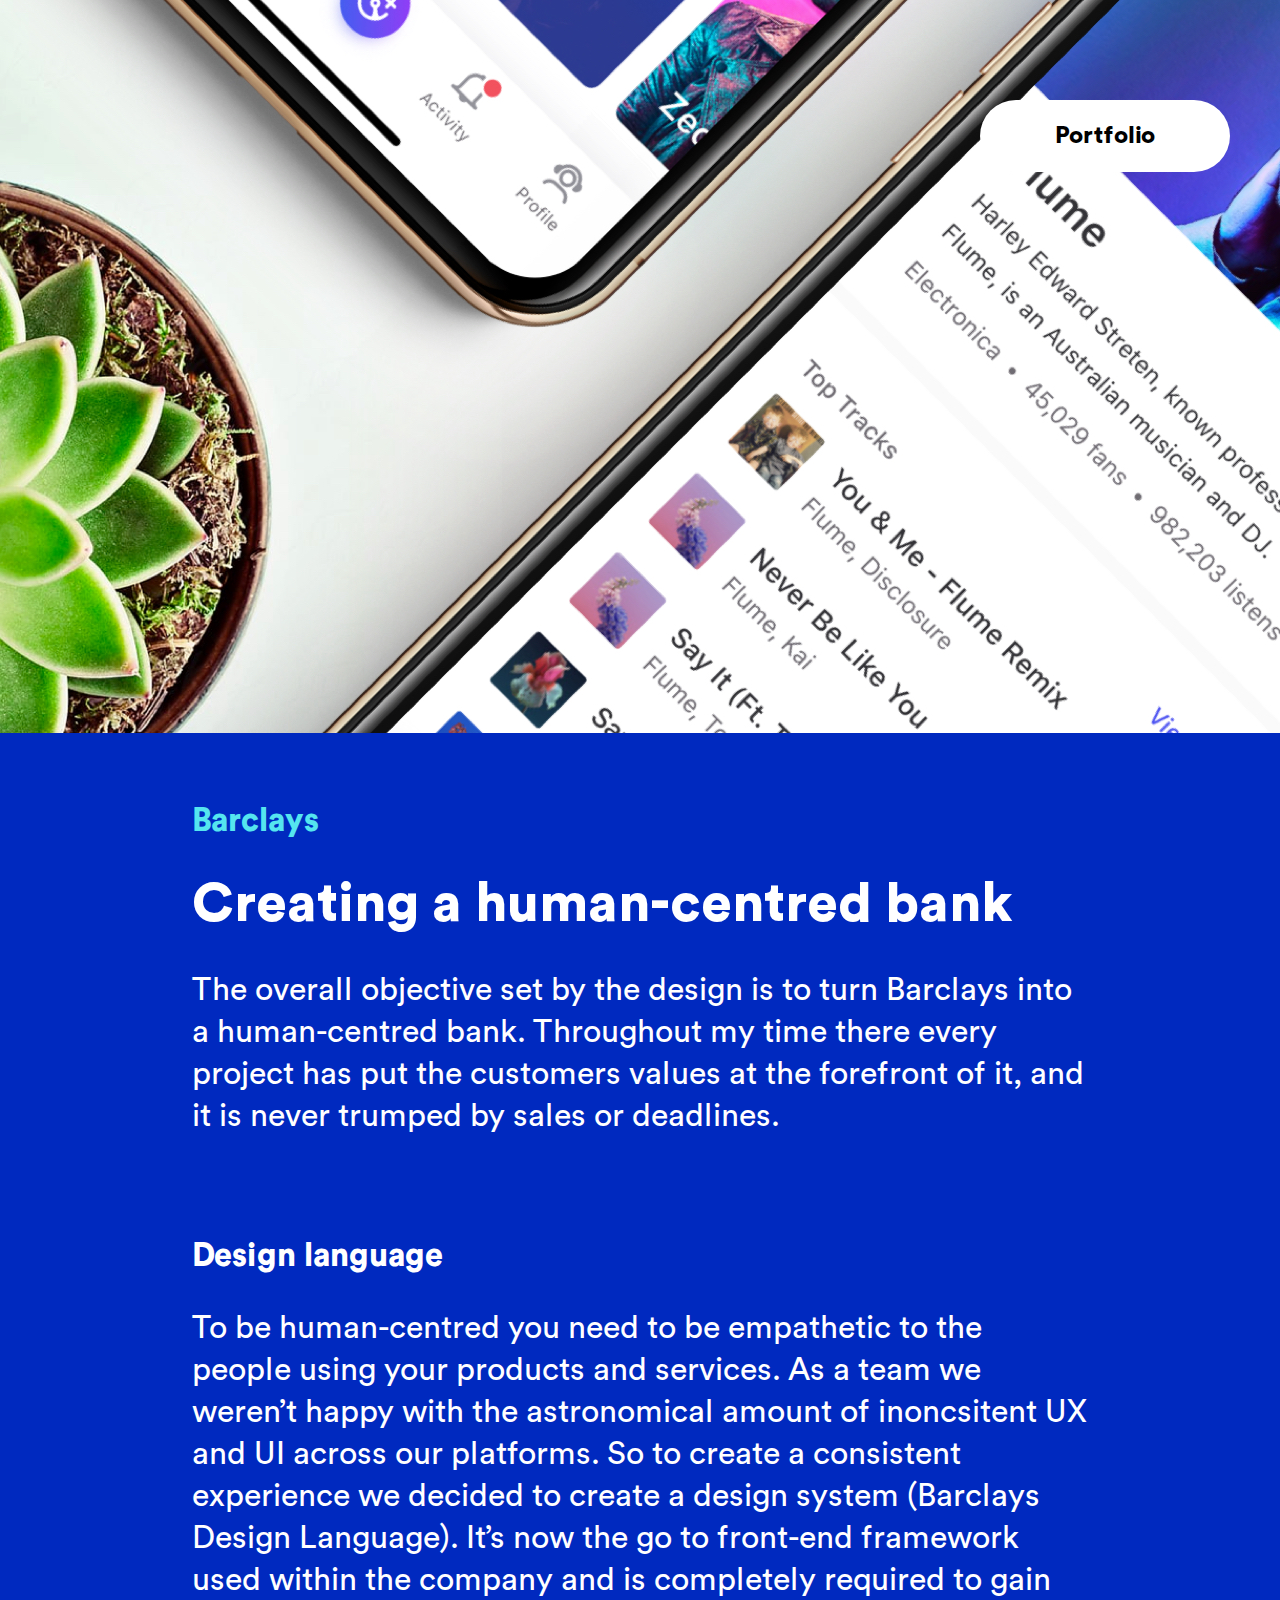
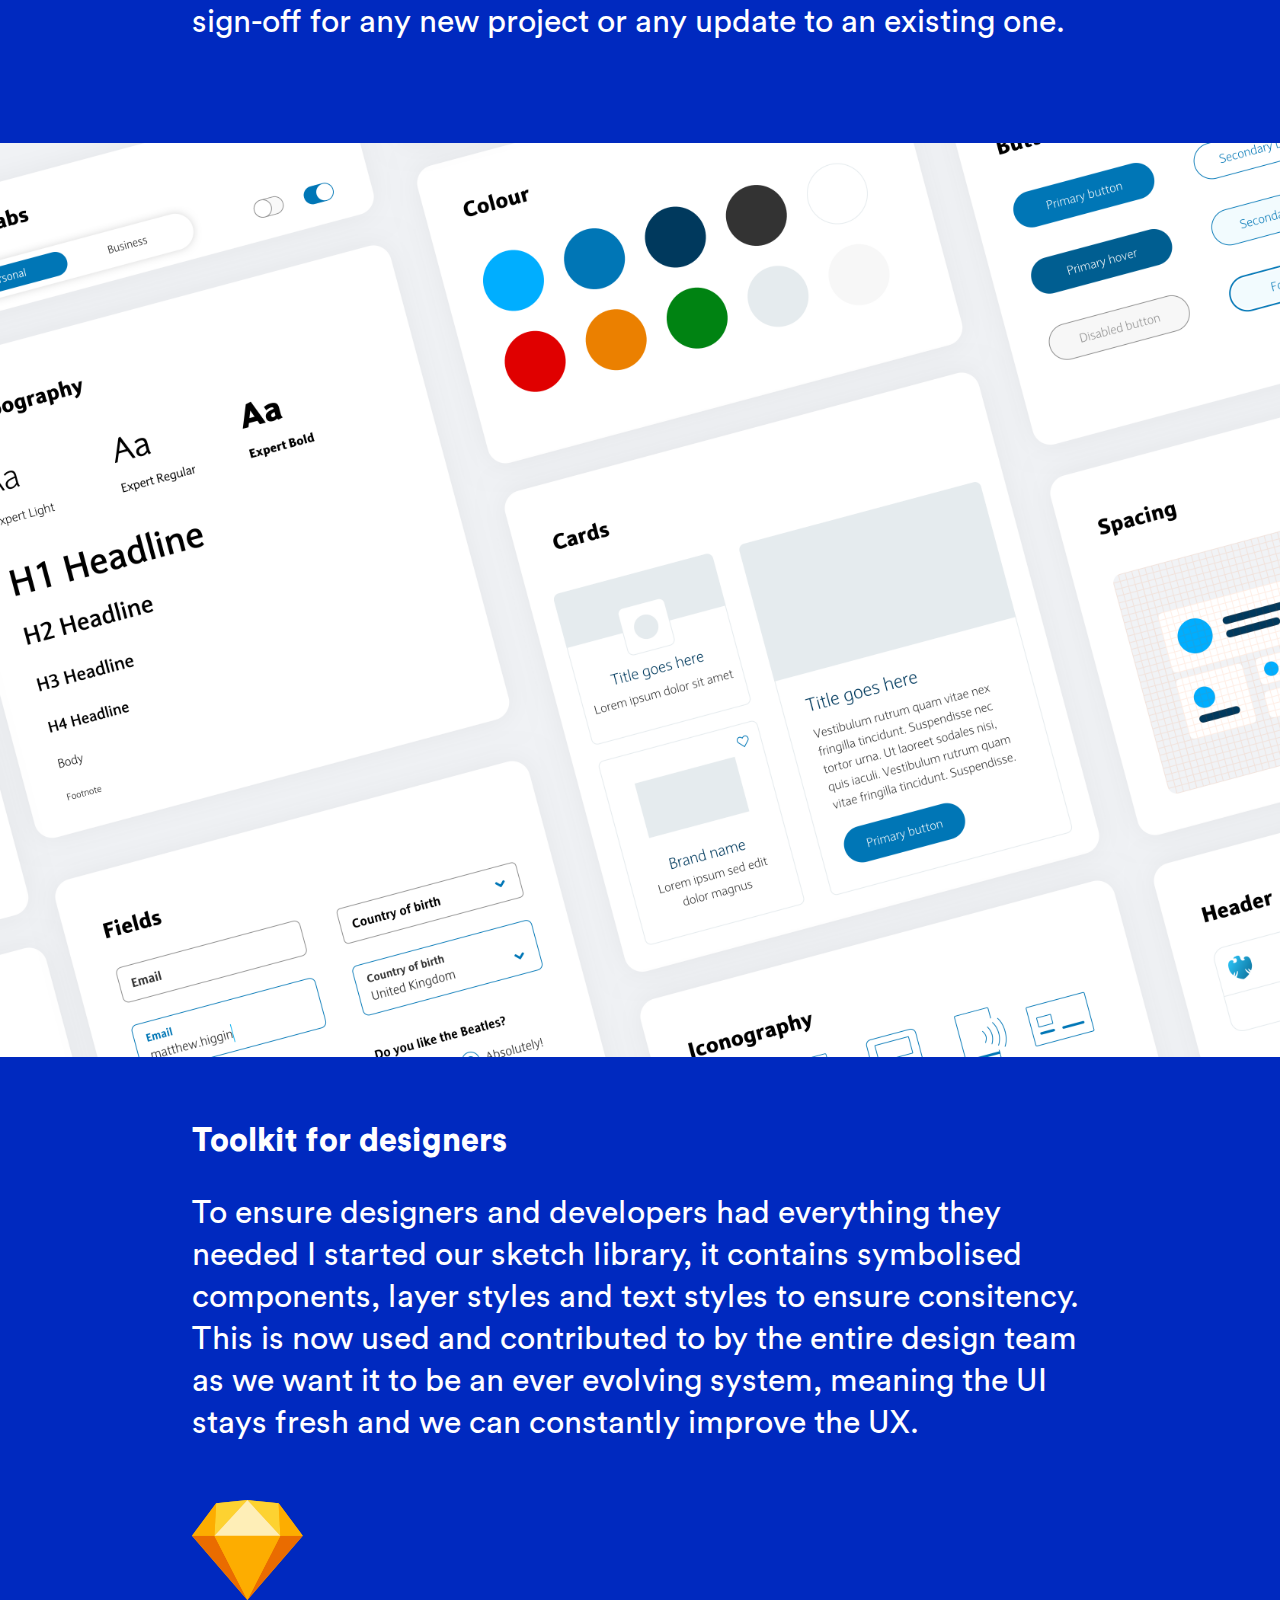
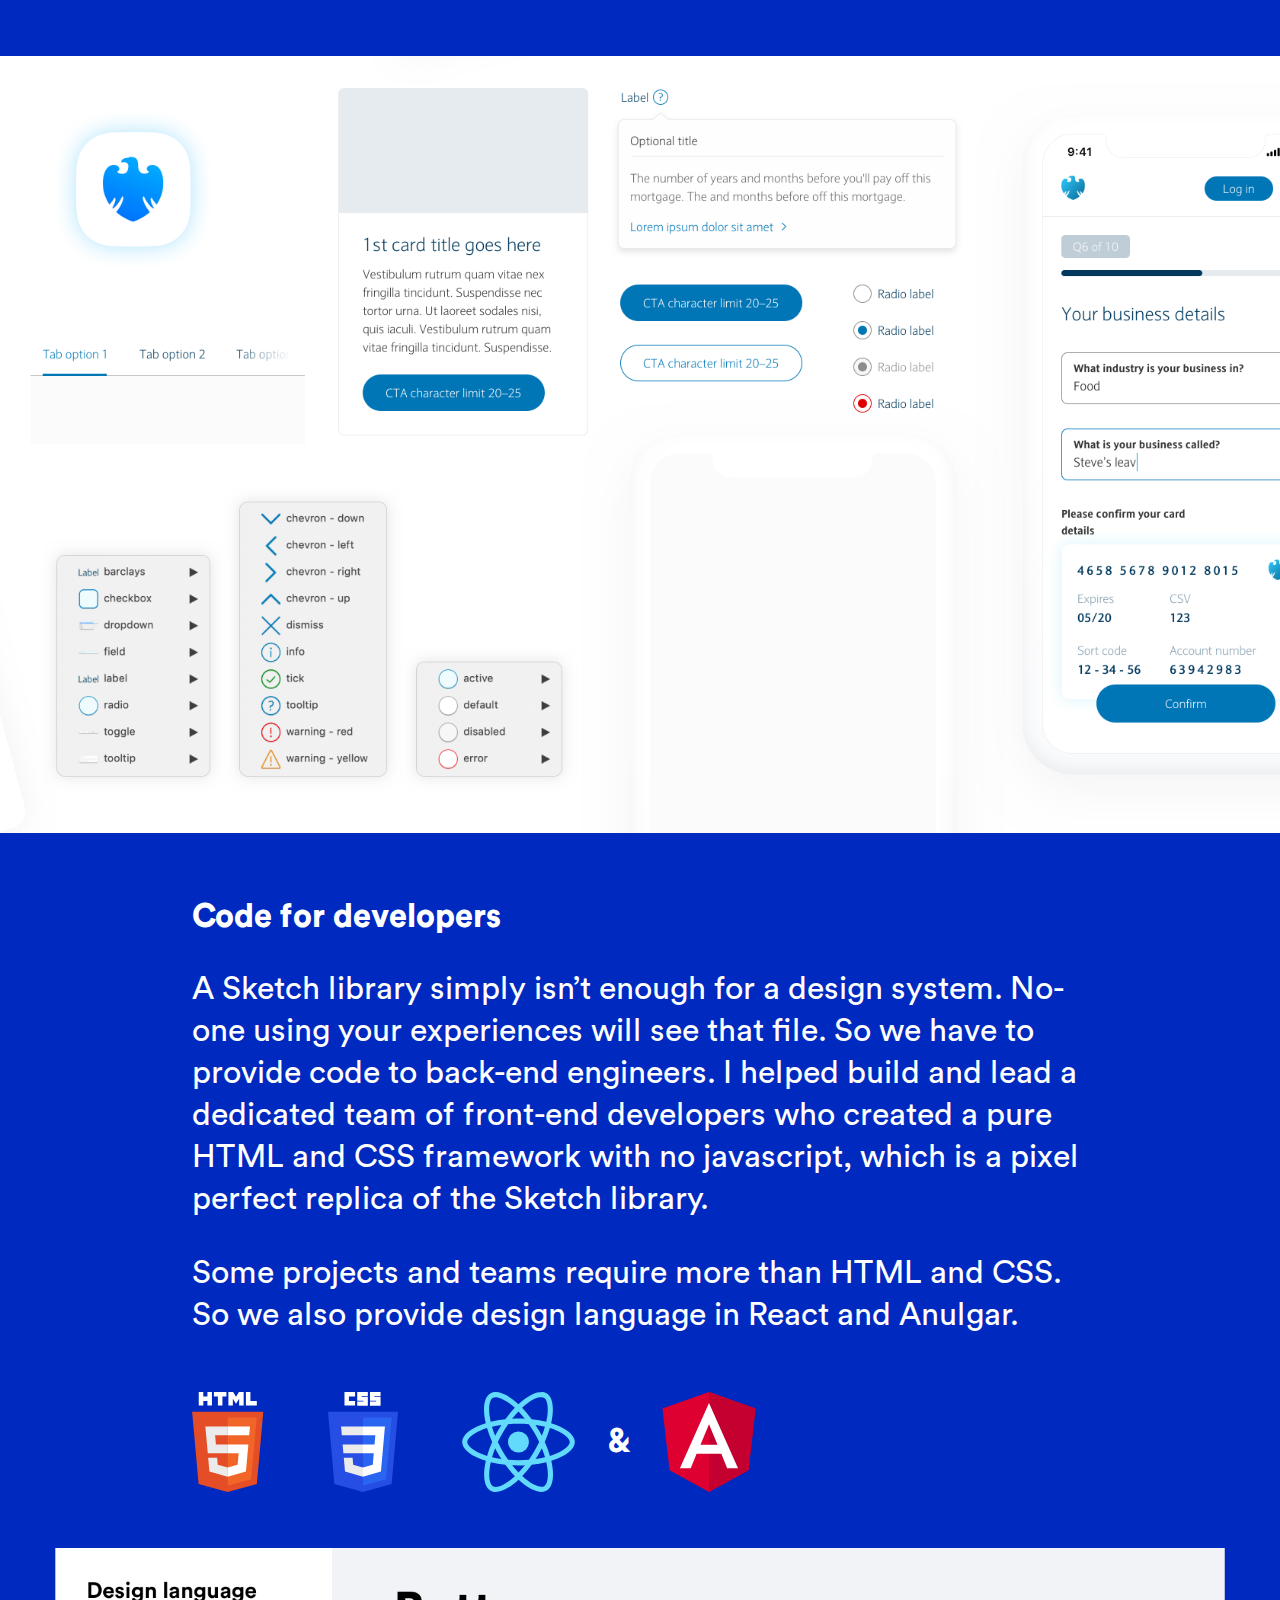
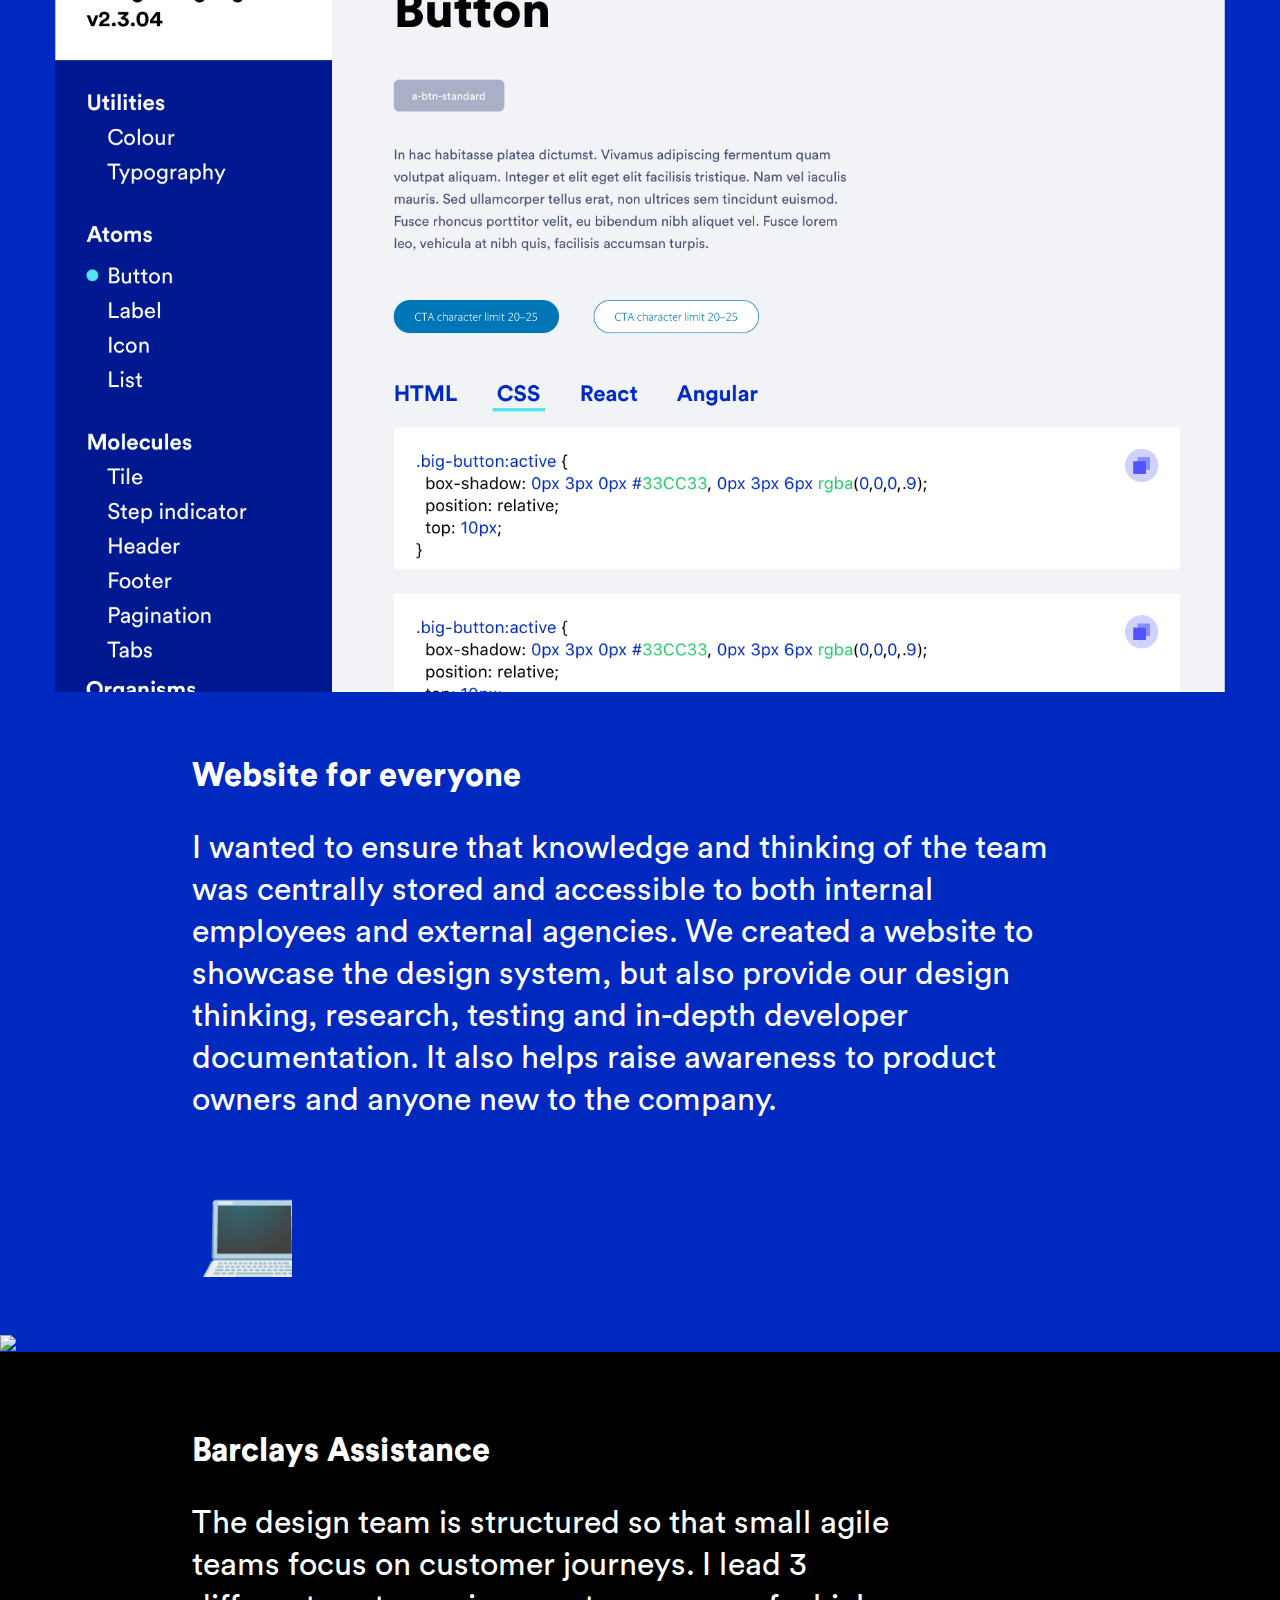
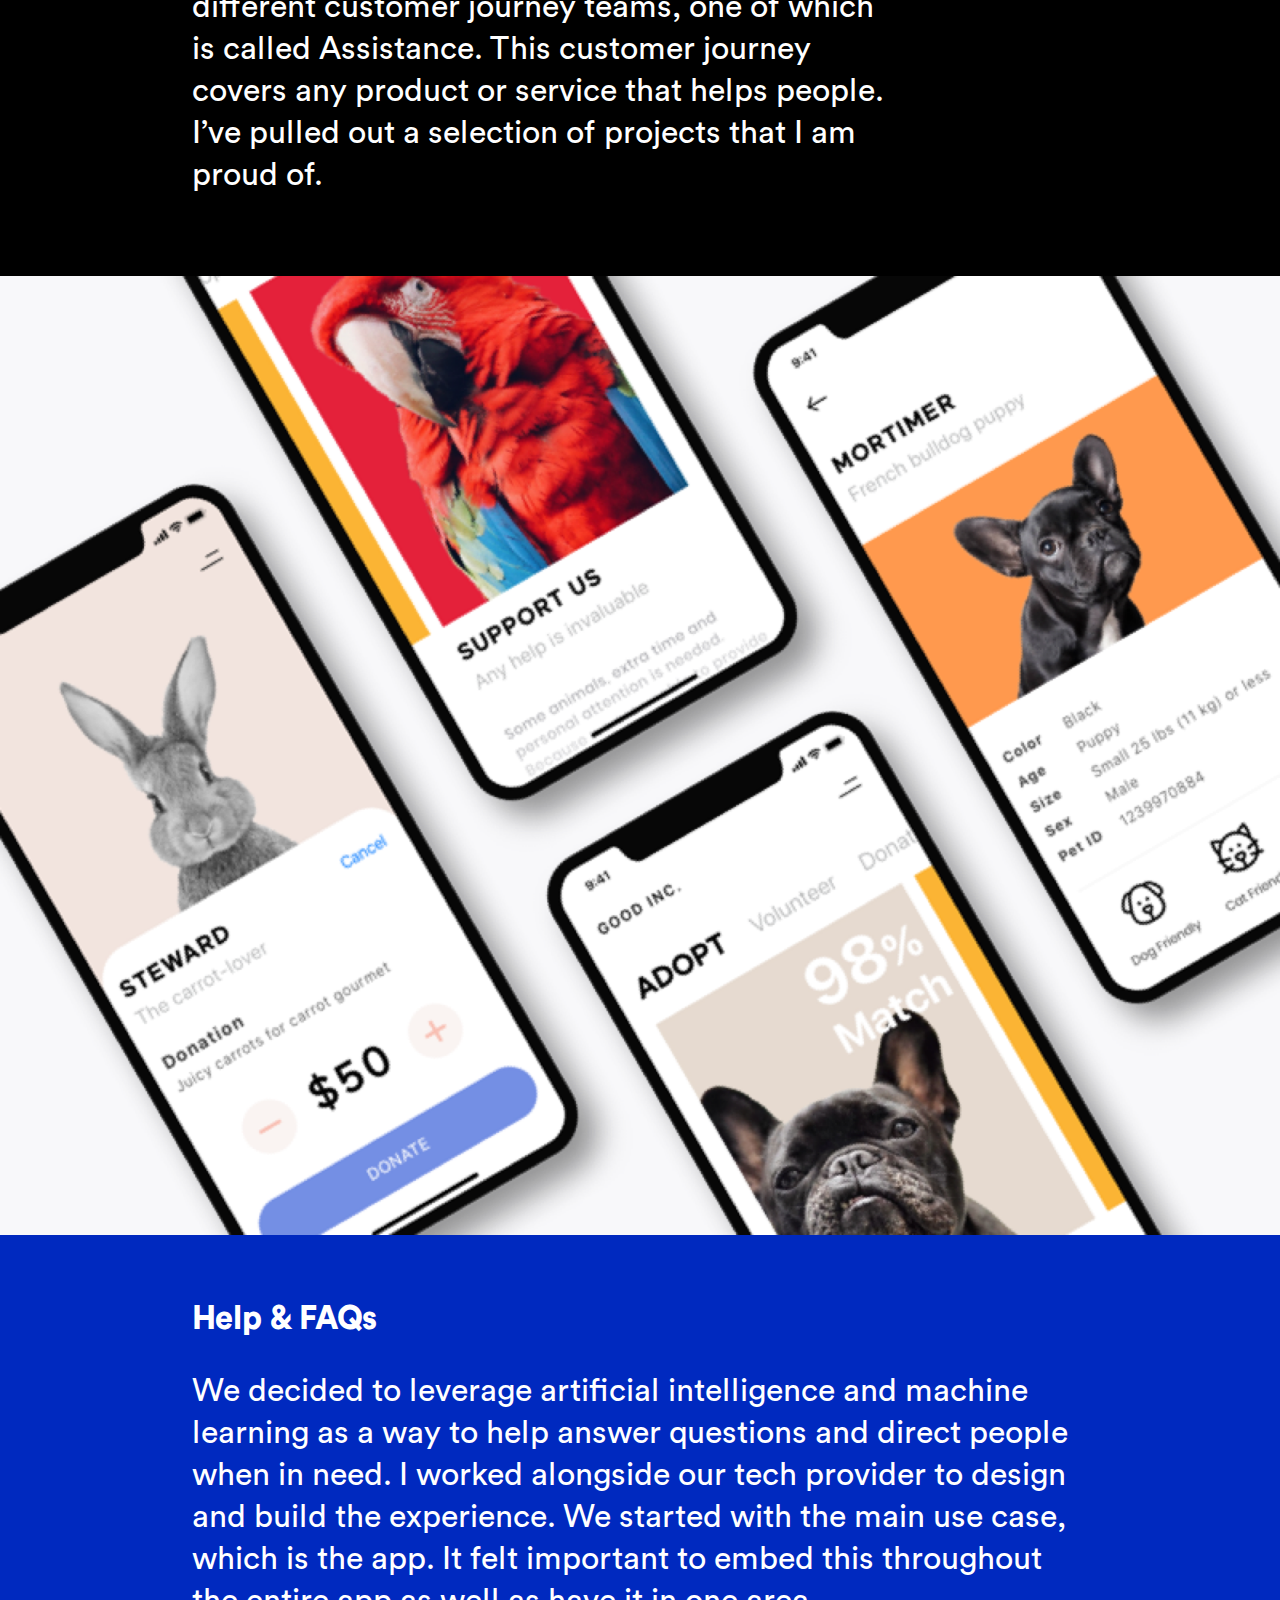
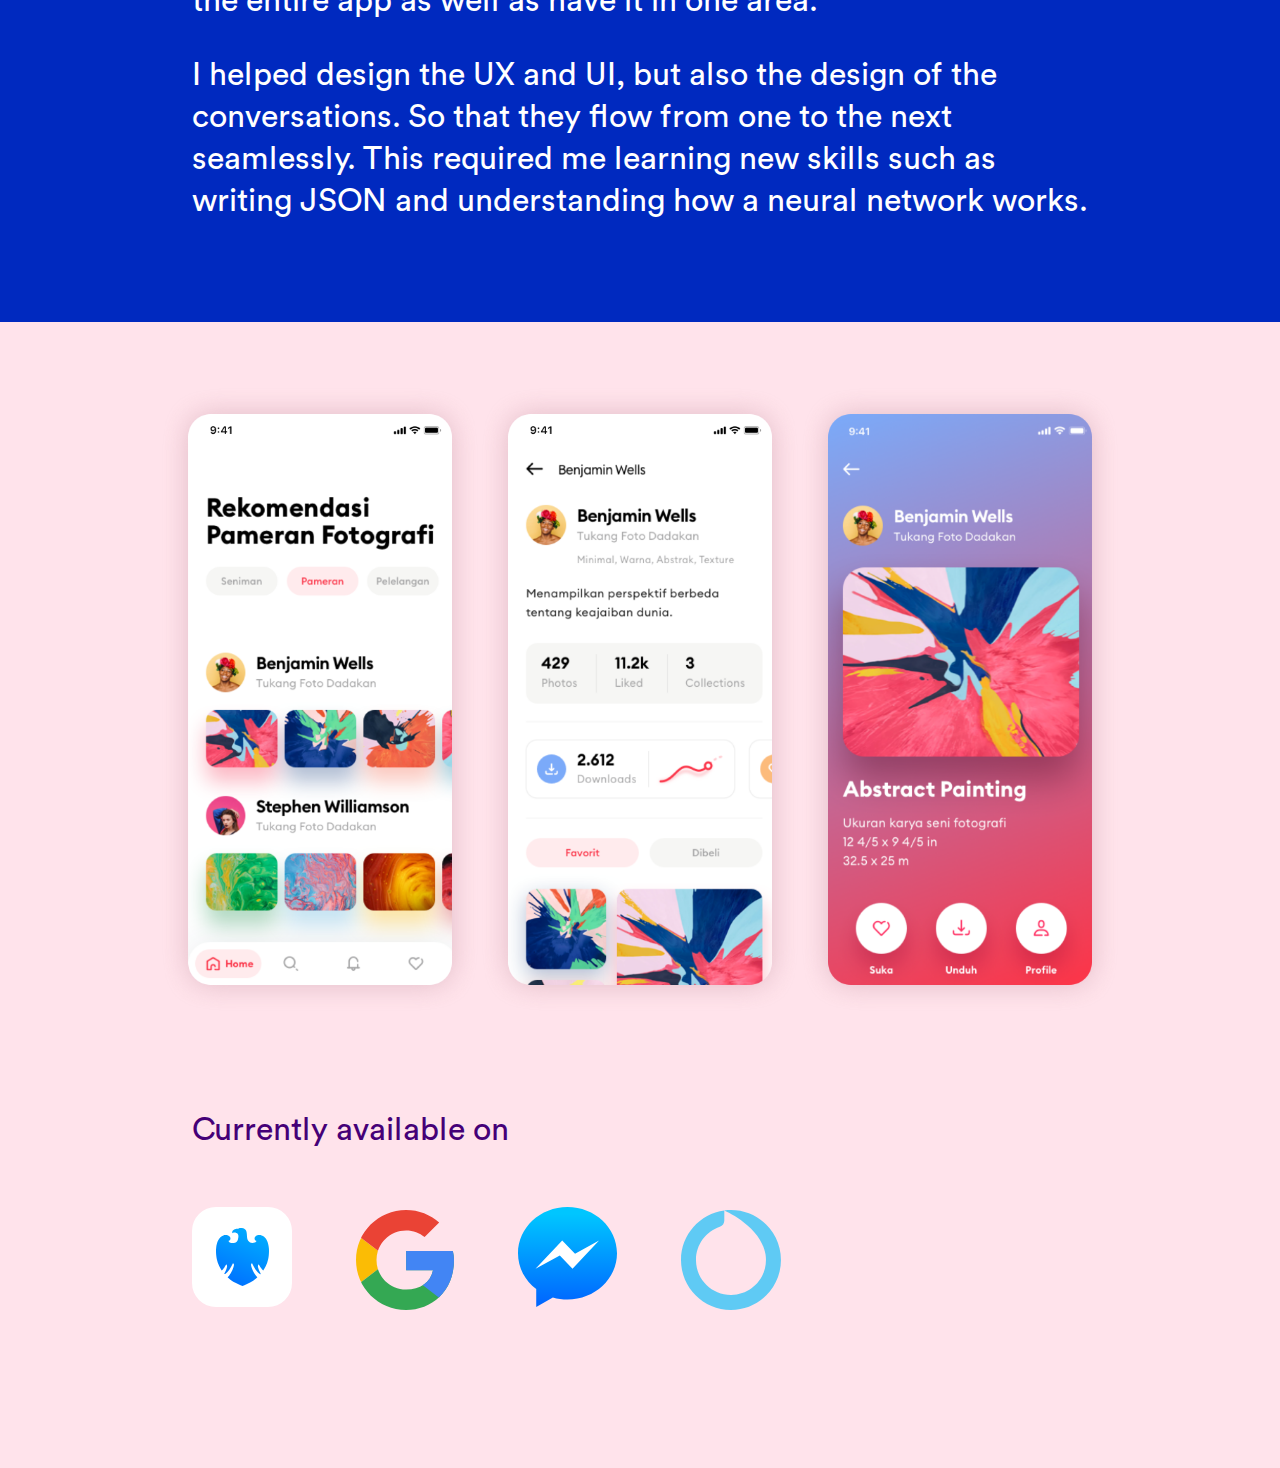
==== barclays.html @ a1c12036 "+ Barclays" ====
<!DOCTYPE html>
<html lang="en" dir="ltr">
  <head>
    <meta charset="utf-8">
    <link rel="stylesheet" type="text/css" href="css/stylesheet.css">
    <title>Matthew Higgins</title>
  </head>

  <body class="barclays-body">

    <div class="sticky-button-cv">
      <button onclick="location.href='index.html'"class="button-portfolio"type="button" href= "/index.html">Portfolio</button>
    </div>
    <img src="images/hero-barclays.jpg">
    <div class="content-indented loose-margin">
      <h6 class="project-text">Barclays</h6>
      <h3 class="tight-margin">Creating a human-centred bank</h3>
      <p class="loose-margin">The overall objective set by the design is to turn Barclays into a human-centred bank. Throughout my time there every project has put the customers values at the forefront of it, and it is never trumped by sales or deadlines.</p>
      <h6>Design language</h6>
      <p>To be human-centred you need to be empathetic to the people using your products and services. As a team we weren’t happy with the astronomical amount of inoncsitent UX and UI across our platforms. So to create a consistent experience we decided to create a design system (Barclays Design Language). It’s now the go to front-end framework used within the company and is completely required to gain sign-off for any new project or any update to an existing one.</p>
    </div>
    <img class="fullwidth-img" src="images/design-language.png">
    <div class="content-indented">
      <h6>Toolkit for designers</h6>
      <p>To ensure designers and developers had everything they needed I started our sketch library, it contains symbolised components, layer styles and text styles to ensure consitency. This is now used and contributed to by the entire design team as we want it to be an ever evolving system, meaning the UI stays fresh and we can constantly improve the UX.</p>
      <div class="logo-image">
        <img src="images/logo-sketch.svg" class="logo-1">
      </div>
    </div>
      <img class="fullwidth-img" src="images/sketch-library.jpg">

    <div class="content-indented">
      <h6>Code for developers</h6>
      <p>A Sketch library simply isn’t enough for a design system. No-one using your experiences will see that file. So we have to provide code to back-end engineers. I helped build and lead a dedicated team of front-end developers who created a pure HTML and CSS framework with no javascript, which is a pixel perfect replica of the Sketch library.</p>
      <p>Some projects and teams require more than HTML and CSS. So we also provide design language in React and Anulgar.</p>
      <div class="logo-image">
        <img src="images/logo-html.svg" class="logo-1">
        <img src="images/logo-css.svg" class="logo">
        <img src="images/logo-react.svg" class="logo">
        <h6 class="inline">&</h6>
        <img src="images/logo-angular.svg" class="logo">
      </div>
    </div>
      <img class="fullwidth-img" src="images/code.jpg">

    <div  class="content-indented">
    <h6>Website for everyone</h6>
      <p>I wanted to ensure that knowledge and thinking of the team was centrally stored and accessible to both internal employees and external agencies. We created a website to showcase the design system, but also provide our design thinking, research, testing and in-depth developer documentation. It also helps raise awareness to product owners and anyone new to the company.</p>
      <div class="logo-image">
        <img src="images/logo-website.svg" class="logo-1">
        <!-- <h6 class="inline">Design language site</h6> -->
      </div>
    </div>
    <img class="fullwidth-img" src="images/test.gif">

    <div class="assistance-intro">
      <h6>Barclays Assistance</h6>
      <p>The design team is structured so that small agile teams focus on customer journeys. I lead 3 different customer journey teams, one of which is called Assistance. This customer journey covers any product or service that helps people. I’ve pulled out a selection of projects that I am proud of.</p>
    </div>
    <img class="fullwidth-img" src="images/hero-assistance.png">

    <div class="content-indented loose-margin">
      <h6>Help & FAQs</h6>
      <p>We decided to leverage artificial intelligence and machine learning as a way to help answer questions and direct people when in need. I worked alongside our tech provider to design and build the experience. We started with the main use case, which is the app. It felt important to embed this throughout the entire app as well as have it in one area.</p>
      <p>I helped design the UX and UI, but also the design of the conversations. So that they flow from one to the next seamlessly. This required me learning new skills such as writing JSON and understanding how a neural network works.</p>
    </div>

    <div class="pink-body">
      <img class="centre-img" src="images/img-help.png">
      <div class="content-indented loose-padding">
        <p class="purple-text">Currently available on</p>
        <div class="logo-image">
          <a href="https://itunes.apple.com/gb/app/barclays-mobile-banking/id536248734?mt=8" target="_blank"><img src="images/logo-app.svg" class="logo-1"></a>
          <img src="images/logo-google.svg" class="logo">
          <a href="http://m.me/barclaysuk" target="_blank"><img src="images/logo-messenger.svg" class="logo"></a>
          <img src="images/logo-alexa.svg" class="logo">

        </div>
      </div>


    </div>

    <!-- <div class="content-indented loose-margin">
      <h6>Appointment booking - in progress</h6>
      <p>In this day and age it should be incredibly simple to contact whoever you need to. In some instances this may need organising. Not so long ago there was no way for someone to book an appointment with Barclays to see a member of staff, whether that be in a branch, chat or over the phone.</p>
      <p>I worked alongside our product owner and tech team to design a solution that was consistent. Meaning if you did it through the app, website, over the phone or in branch. The experience was the same.</p>
    </div> -->


  </body>

</html>
---- css/stylesheet.css ----
/* apply a natural box layout model to all elements, but allowing components to change */
html {
  box-sizing: border-box;
}
*, *:before, *:after {
  box-sizing: inherit;
}

/* styling for page */
body {
  background: #fff;
  font-family: 'CircularStd-Black';
  margin: 0;
  will-change: background;
  -webkit-transition: background  1.5s;
  -o-transition: background  1.5s;
  max-width: 100vw;
  overflow-x: hidden; /* for homepage text, as it's off-screen */
}

.o-wrapper {
  overflow: hidden;
}

/* black background */
.black-body {
  background: black;
}

/* pink background */
.pink-body {
  background: #FFE3EB;
}

/* changes background */
.barclays-body {
  background: #0029BF;
}

/* smoothes out the scrolling on certain broswers */
html {
  scroll-behavior: smooth;
}

/* import custom font */
@font-face {
  font-family: 'CircularStd-Black';
  src: url('../fonts/CircularStd-Black.woff2') format('woff2'), /* Super Modern Browsers */
       url('../fonts/CircularStd-Black.woff') format('woff'); /* Pretty Modern Browsers */
  font-weight: 800;
  font-style: normal;
}

@font-face {
  font-family: 'CircularStd-Book';
  src: url('../fonts/CircularStd-Book.woff2') format('woff2'), /* Super Modern Browsers */
       url('../fonts/CircularStd-Book.woff') format('woff'); /* Pretty Modern Browsers */
  font-weight: 400;
  font-style: normal;
}

/* header styles */
h1 {
  font-size: 350px;
  color: #000;
  margin-top: -100px;
  margin-bottom: 0;
}
h2 {
  font-size: 200px;
  text-align: center;
  margin-top: 0;
}
h3 {
  font-size: 54px;
  color: #FFF;
  margin-bottom: 0;
}
h4 {
  font-size: 54px;
  color: #FFF;
  margin-bottom: 0;
  margin-top: 160px;
  padding-bottom: 20px;
}
h5 {
  font-family: 'CircularStd-Book';
  font-size: 54px;
  font-weight: lighter;
  color: #FFF;
  margin-top: 0;
  margin-bottom: 0;
  }
h6 {
  font-size: 32px;
  color: #FFFFFF;
  margin: 0;
}
p {
  font-family: 'CircularStd-Book';
  font-size: 32px;
  line-height: 42px;
  font-weight: lighter;
  color: #fff;
}

/* colour when selecting text */
::selection {
  color: black;
  background: rgba(255,251,0,0.99);
}


/* styles for green links */
.green-link {
  color: #00FFC9;
  text-decoration: none;
}
.green-link:hover {
  color: black;
  background-color: #00FFC9;
}

/* size of intro text on viewport */
.header {
  margin-top: -140px;
  height: 100vh;
  width: 200vw;
}

/* both texts for intro */
.top-title,
.bottom-title {
  text-transform: uppercase;
  margin-top: -140px;
  white-space: nowrap;
}

/* specific to first line of intro */
.top-title {
  margin-left: -300px;
}

/* specific to second line of intro */
.bottom-title {
  margin-left: -2800px;
}

/* makes content indented */
.content-indented {
  padding-top: 5%;
  padding-right: 25%;
  padding-left: 15%;
}

.tight-margin {
  margin-top: 32px;
  margin-bottom: 32px;
}

.loose-margin {
  margin-bottom: 100px;
}

.loose-padding {
  padding-bottom: 100px;
}

/* indents text with black background */
.assistance-intro {
  background: black;
  padding-top: 80px;
  padding-right: 30%;
  padding-bottom: 48px;
  padding-left: 15%;
}

/* specific padding for when 2 text elements above and below one another */
.text-block {
  padding-top: 40px;
  padding-bottom: 10px;
}

/* specific class for email on a tag */
.project-text {
  color: #55E5EF;
}

/* makes text purple */
.purple-text {
  color: #450077;
}

.logo-image{
  display: flex;
  align-items: center;
  margin-top: 56px;
  margin-bottom: 56px;
}

/* makes logo 100px in height */
.logo-1 {
  height: 100px;
  display: inline;
  margin-right: 32px;
}

.logo {
  height: 100px;
  display: inline;
  margin-right: 32px;
  margin-left: 32px;
}

.inline {
  display: inline;
}

/* specific class for project text */
.mail-text {
  color: #FFF900;
}
.mail-text:hover {
  color: black;
  background-color: #FFF900;
}

/* makes button sticky after scroll */
.sticky-button-portfolio {
  position: fixed;
  top: 100px;
  right: 50px;
}
.sticky-button-cv {
  position: fixed;
  top: 100px;
  right: 50px;
  z-index: 1;
}

/* styling for portfolio button */
.button-portfolio {
  height: 72px;
  font-family: inherit;
  font-size: 24px;
  color: #000;
  background: #fff;
  border-radius: 100px;
  width: 250px;
  cursor: pointer;
  border: 0;

  transition: color 0.3s ease; /* vendorless fallback */
  -o-transition: color 0.3s ease; /* opera */
  -ms-transition: color 0.3s ease; /* IE 10 */
  -moz-transition: color 0.3s ease; /* Firefox */
  -webkit-transition: color 0.3s ease; /*safari and chrome */

  transition: background 0.3s ease; /* vendorless fallback */
  -o-transition: background 0.3s ease; /* opera */
  -ms-transition: background 0.3s ease; /* IE 10 */
  -moz-transition: background 0.3s ease; /* Firefox */
  -webkit-transition: background 0.3s ease; /*safari and chrome */
}
.button-portfolio:hover {
  background: #00FFC9;
}
.button-portfolio:focus {
  outline: 0;
}

/* styling for cv button */
.button-cv {
  height: 72px;
  font-family: inherit;
  font-size: 24px;
  color: #001991;
  background: #fff;
  border-radius: 100px;
  width: 250px;
  cursor: pointer;
  border:0;

  transition: color 0.3s ease; /* vendorless fallback */
  -o-transition: color 0.3s ease; /* opera */
  -ms-transition: color 0.3s ease; /* IE 10 */
  -moz-transition: color 0.3s ease; /* Firefox */
  -webkit-transition: color 0.3s ease; /*safari and chrome */

  transition: background 0.3s ease; /* vendorless fallback */
  -o-transition: background 0.3s ease; /* opera */
  -ms-transition: background 0.3s ease; /* IE 10 */
  -moz-transition: background 0.3s ease; /* Firefox */
  -webkit-transition: background 0.3s ease; /*safari and chrome */
}
.button-cv:hover {
  background: #001991;
  color: #fff;
}
.button-cv:focus {
  outline: 0;
}

/* centres images */
.home-img {
  width: 80%;
  position: relative;
}

.centre-img {
  padding-top: 64px;
  width: 75%;
  display: block;
  margin-left: auto;
  margin-right: auto;
}

/* full width image */
.fullwidth-img {
  width: 100%;
  margin-bottom: -4px;
  position: relative;
}

/* text styles for sections */
.listen-title {
  color: #001991;
  margin-top: -150px;
}
.barclays-title {
  color: #55E5EF;
  margin-top: -100px;
}
.c4-title {
  color: #FF004F;
  margin-top: -80px;
}
.quickr-title {
  color: #450077;
  margin-top: -175px;
}
.whodat-title {
  color: #FFFB00;
  margin-top: -75px;
}

/* makes counter invisible */
#count {
  display: none;
}

/* pushes project 1 down out of vh */
#div2 {
  margin-top: -200px;
  padding-top: 400px;
}

/* styles for 0 - 640 */
@media only screen and (max-width: 640px) {

  /* header styles */
  h1 {
      font-size: 200px;
    }
  h2 {
      font-size: 72px;
    }
  h3 {
      font-size: 32px;
    }
  h4 {
      font-size: 32px;
      margin-top: 40px;
    }
  h5 {
      font-size: 24px;
      line-height: 32px;
      margin-bottom: 40px;
    }

  /* link styles */
  p {
      font-size: 24px;
      line-height: 32px;
    }
  a {
    font-size: 24px;
  }

  /* makes cv text indented */
  .cv-text {
    width: 80%;
    padding-top: 5%;
    padding-left: 10%;
    padding-bottom: 5%;
  }


  /* specific padding for when 2 text elements next to one another */
  .text-block {
    padding-top: 0;
    padding-bottom: 10px;
  }

  /* text for intro */
  .top-title,
  .bottom-title {
      text-transform: uppercase;
      margin-top: -60px;
    }

  .bottom-title {
      margin-left: -1200px;
    }

  /* size of text on viewport */
  .header {
      margin-top: -80px;
      width: 150vw;
    }

  /* makes button sticky after scroll */
  .sticky-button-portfolio {
    top: 20px;
    right: 20px;
    }

  .sticky-button-cv {
  top: 20px;
  right: 20px;
  }

  .assistance-intro {
    padding-right: 15%;
  }

  /* text styles for sections */
  .listen-title {
      margin-top: -60px;
    }
  .barclays-title {
      margin-top: -40px;
    }
  .quickr-title {
      margin-top: -55px;
    }
  .whodat-title {
      margin-top: -40px;
    }

  /* pushes project 1 down out of vh */
  #div2 {
      margin-top: -50px;
      padding-top: 0;
    }
 }

 /* makes content indented */
 .content-indented {
   padding-top: 5%;
   padding-right: 15%;
   padding-left: 15%;
 }
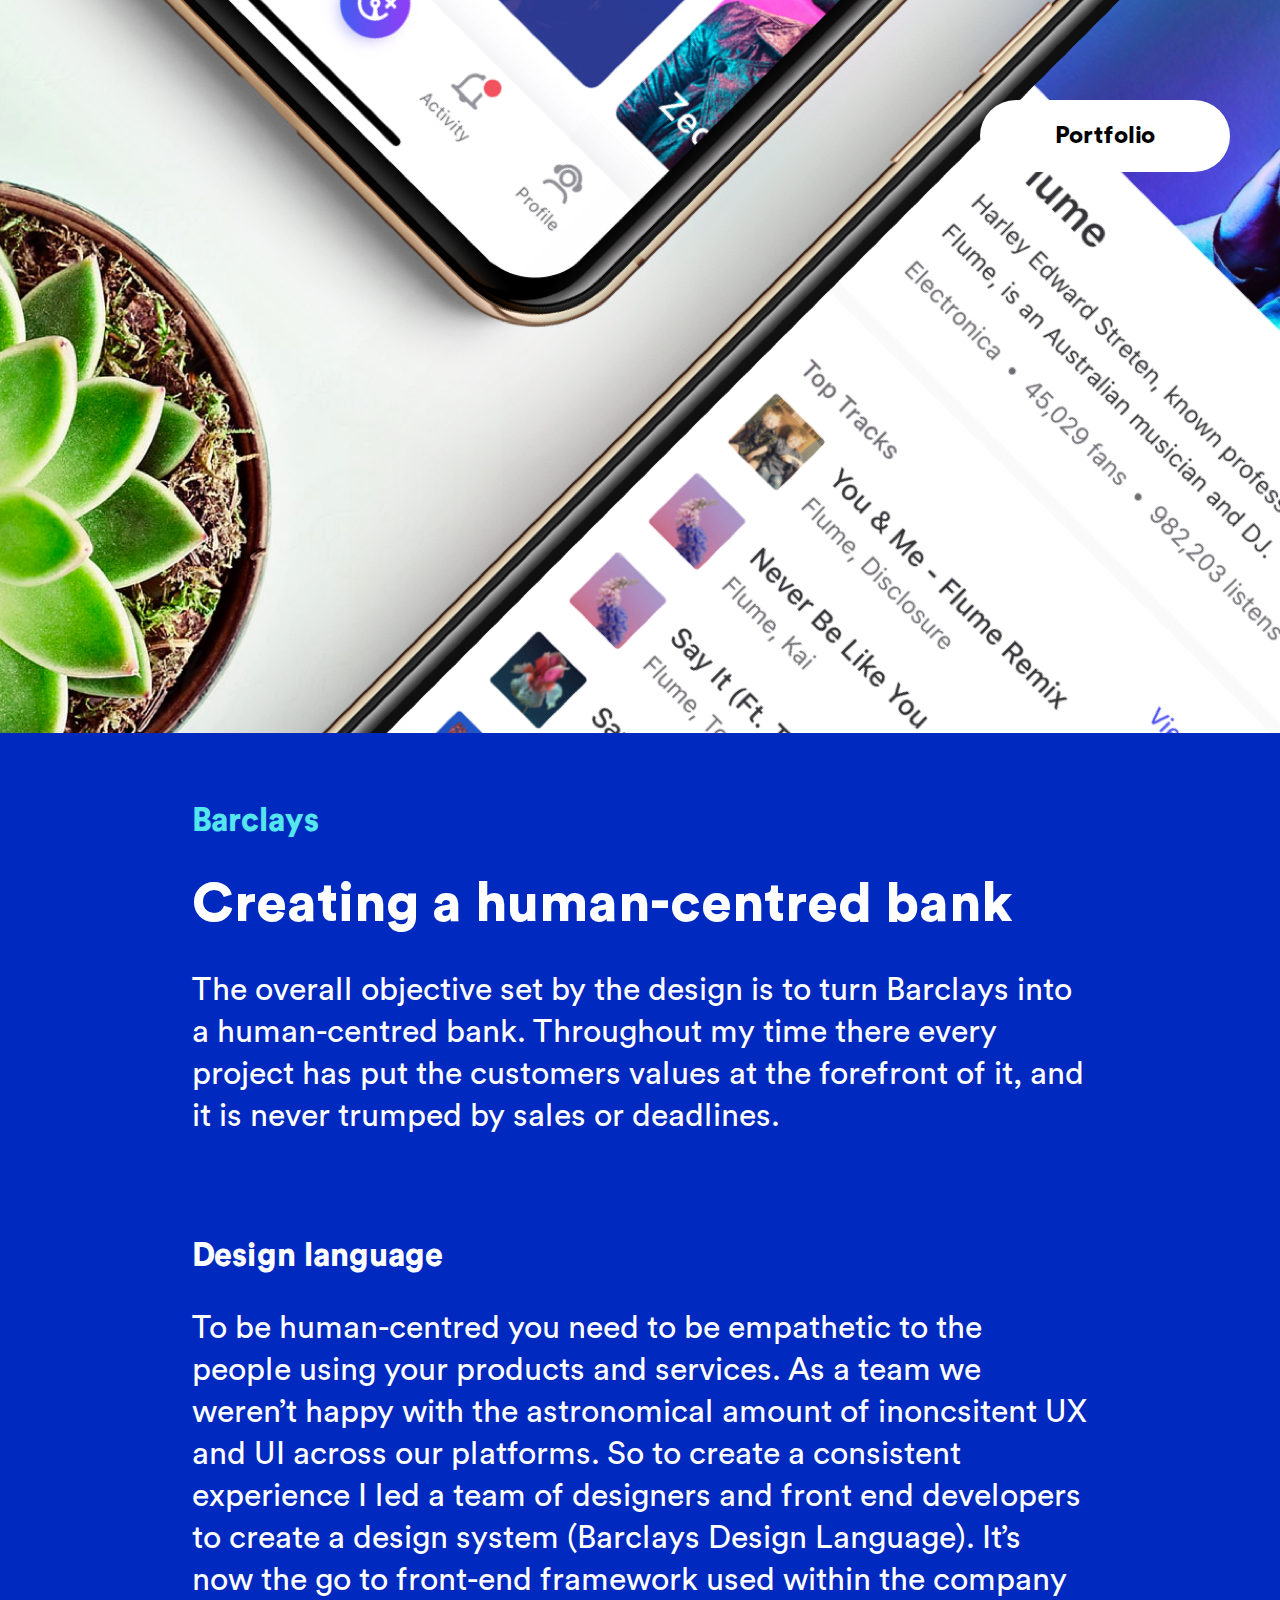
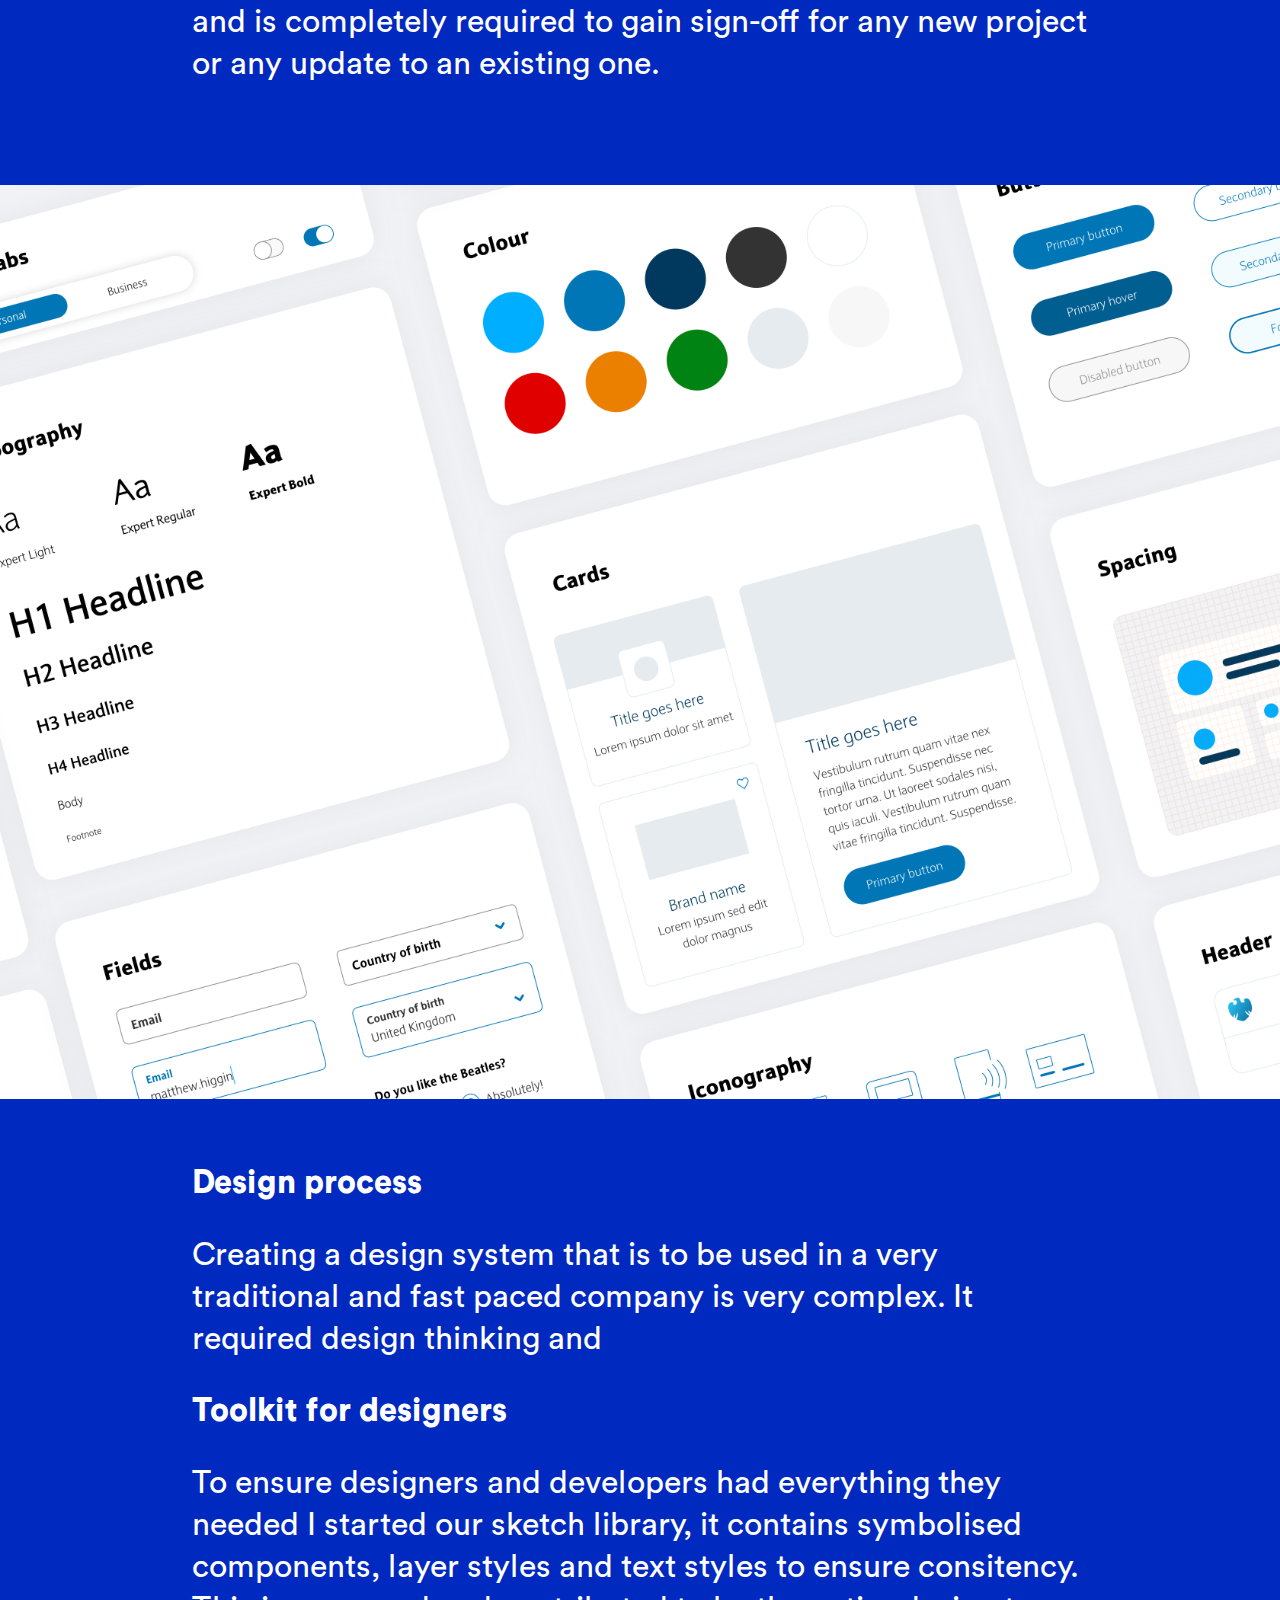
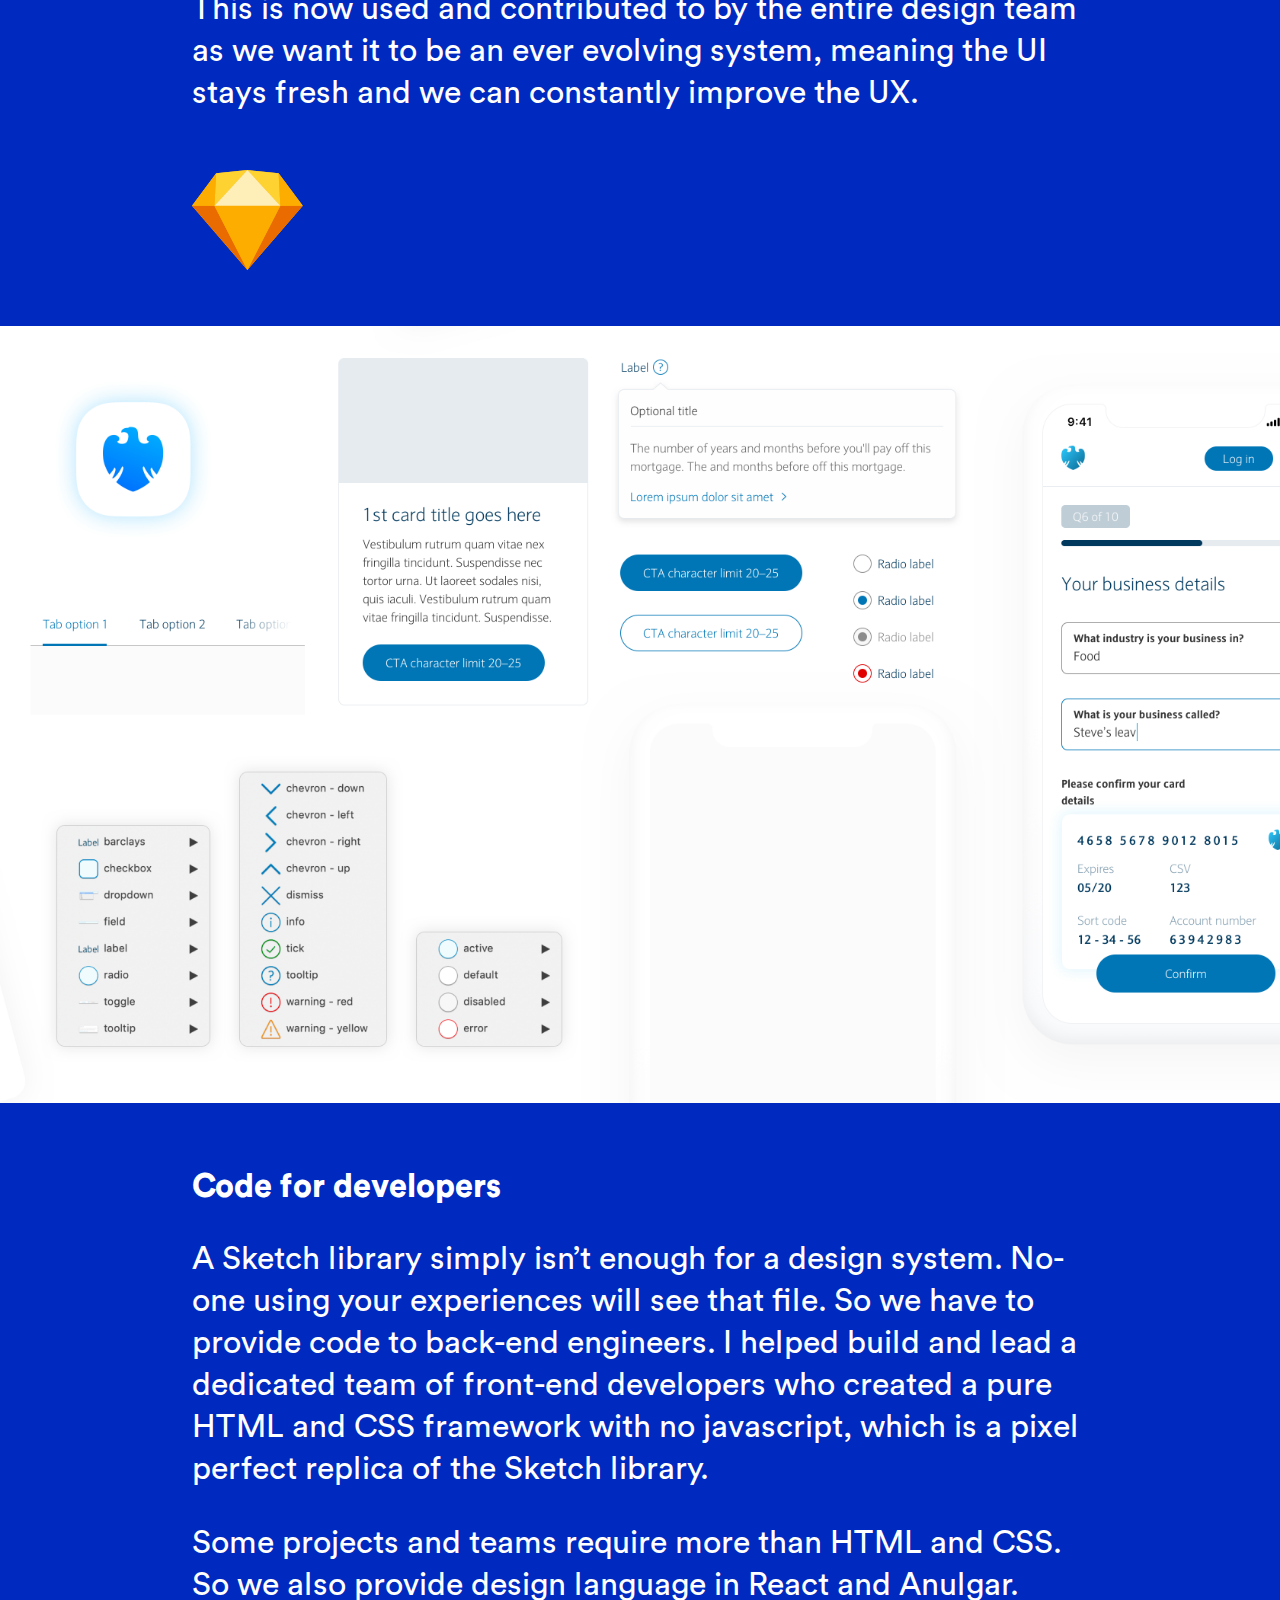
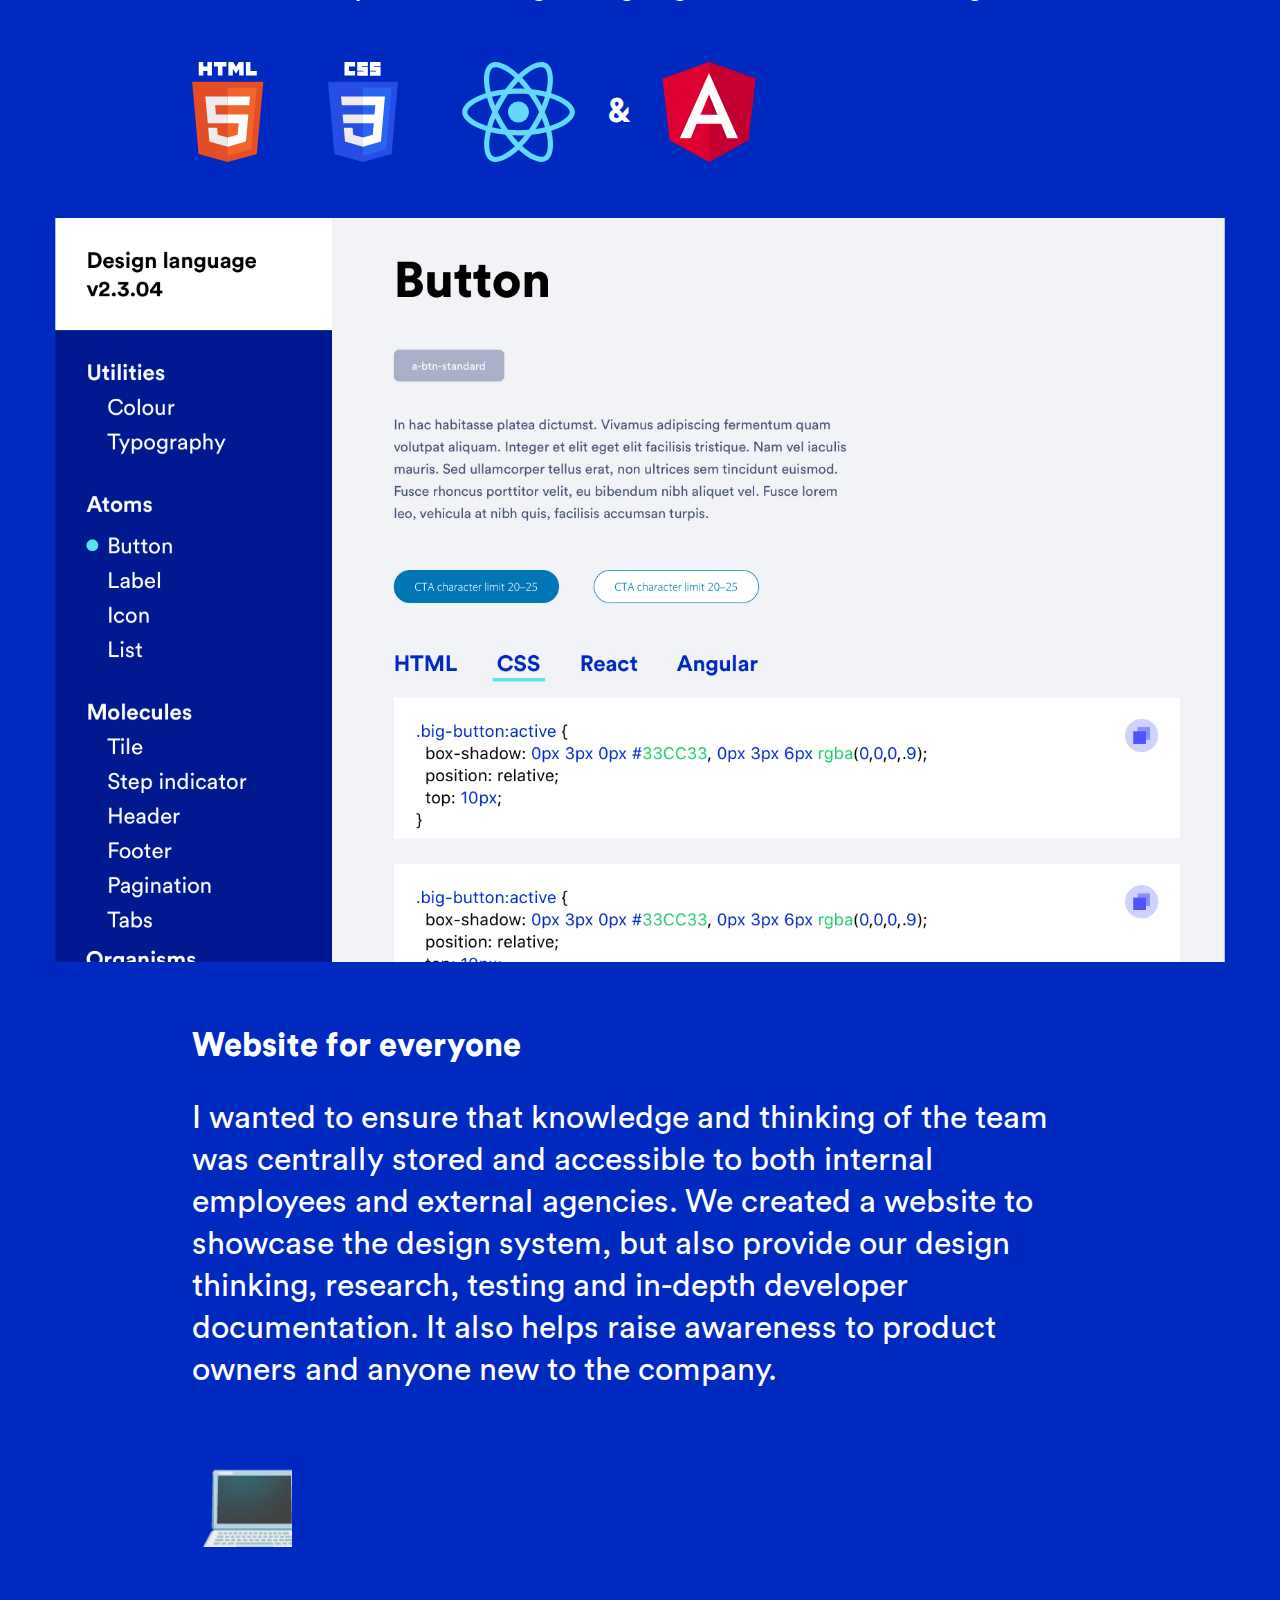
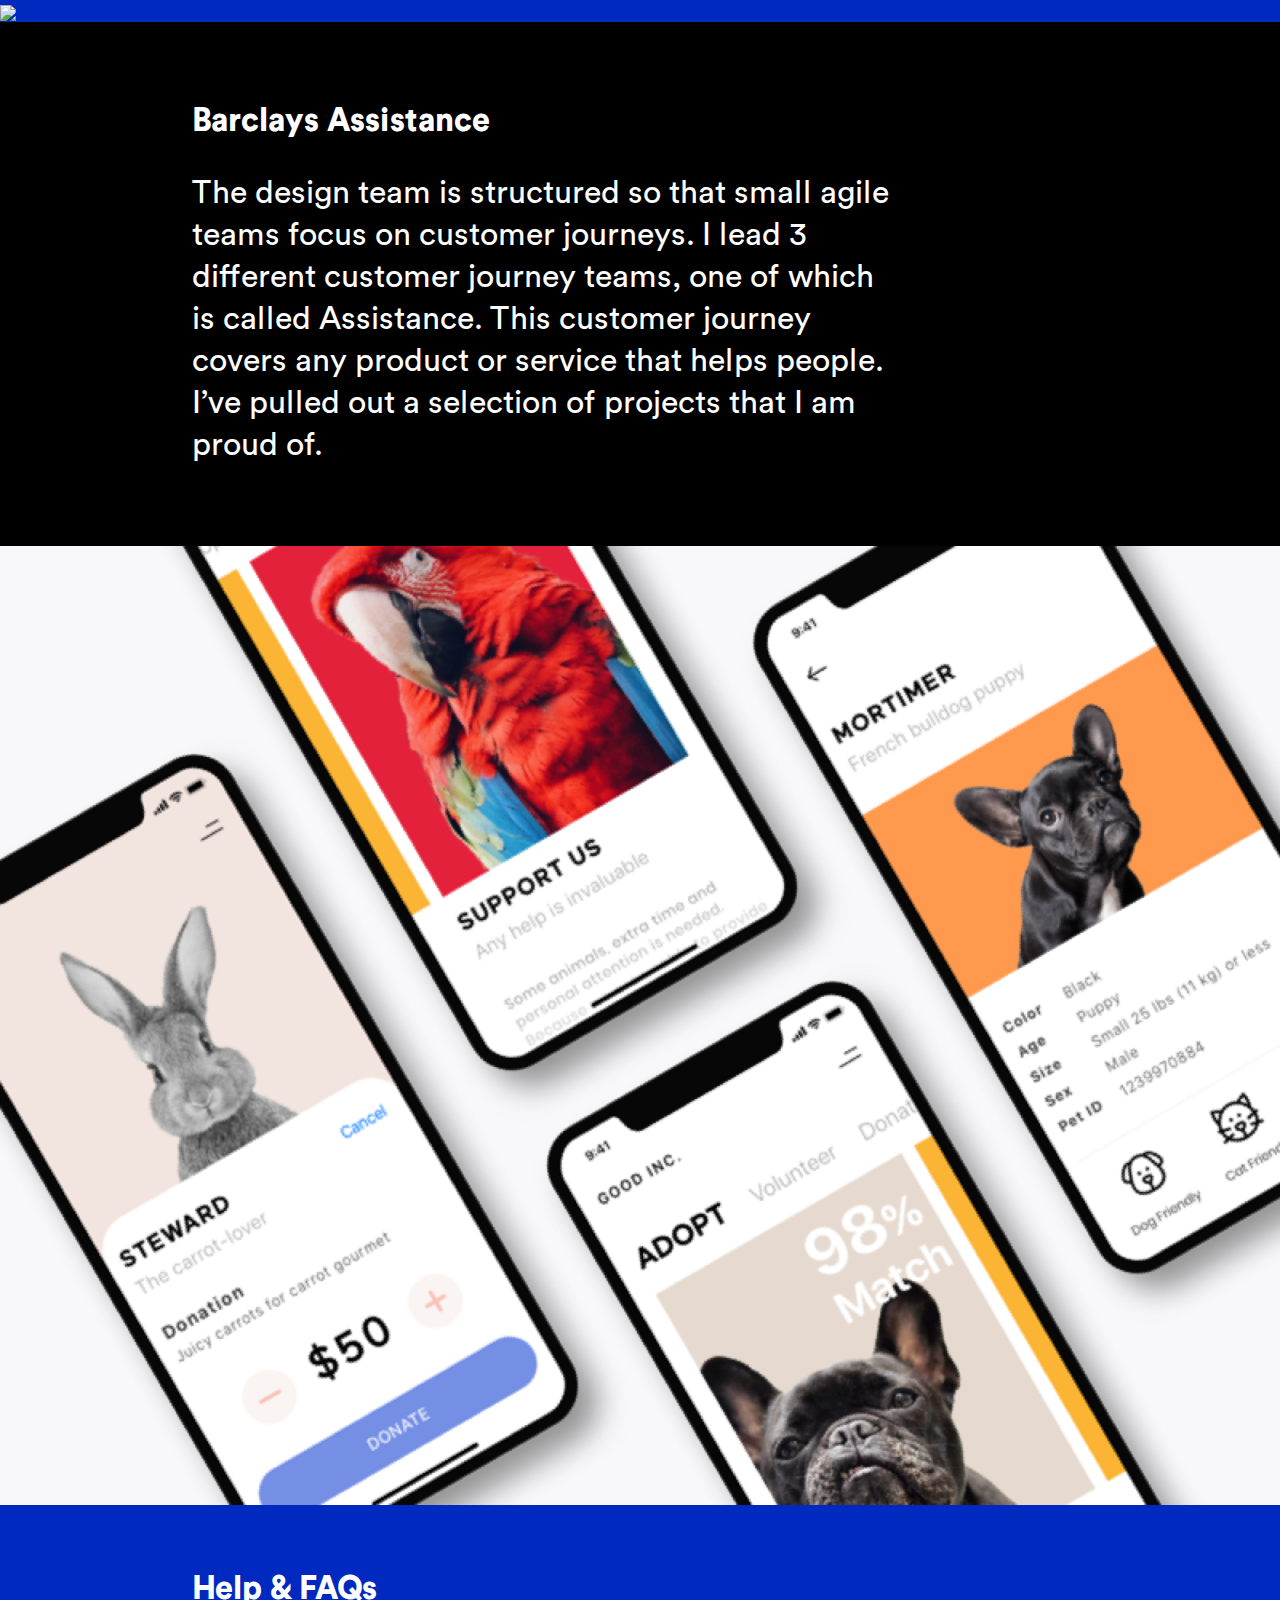
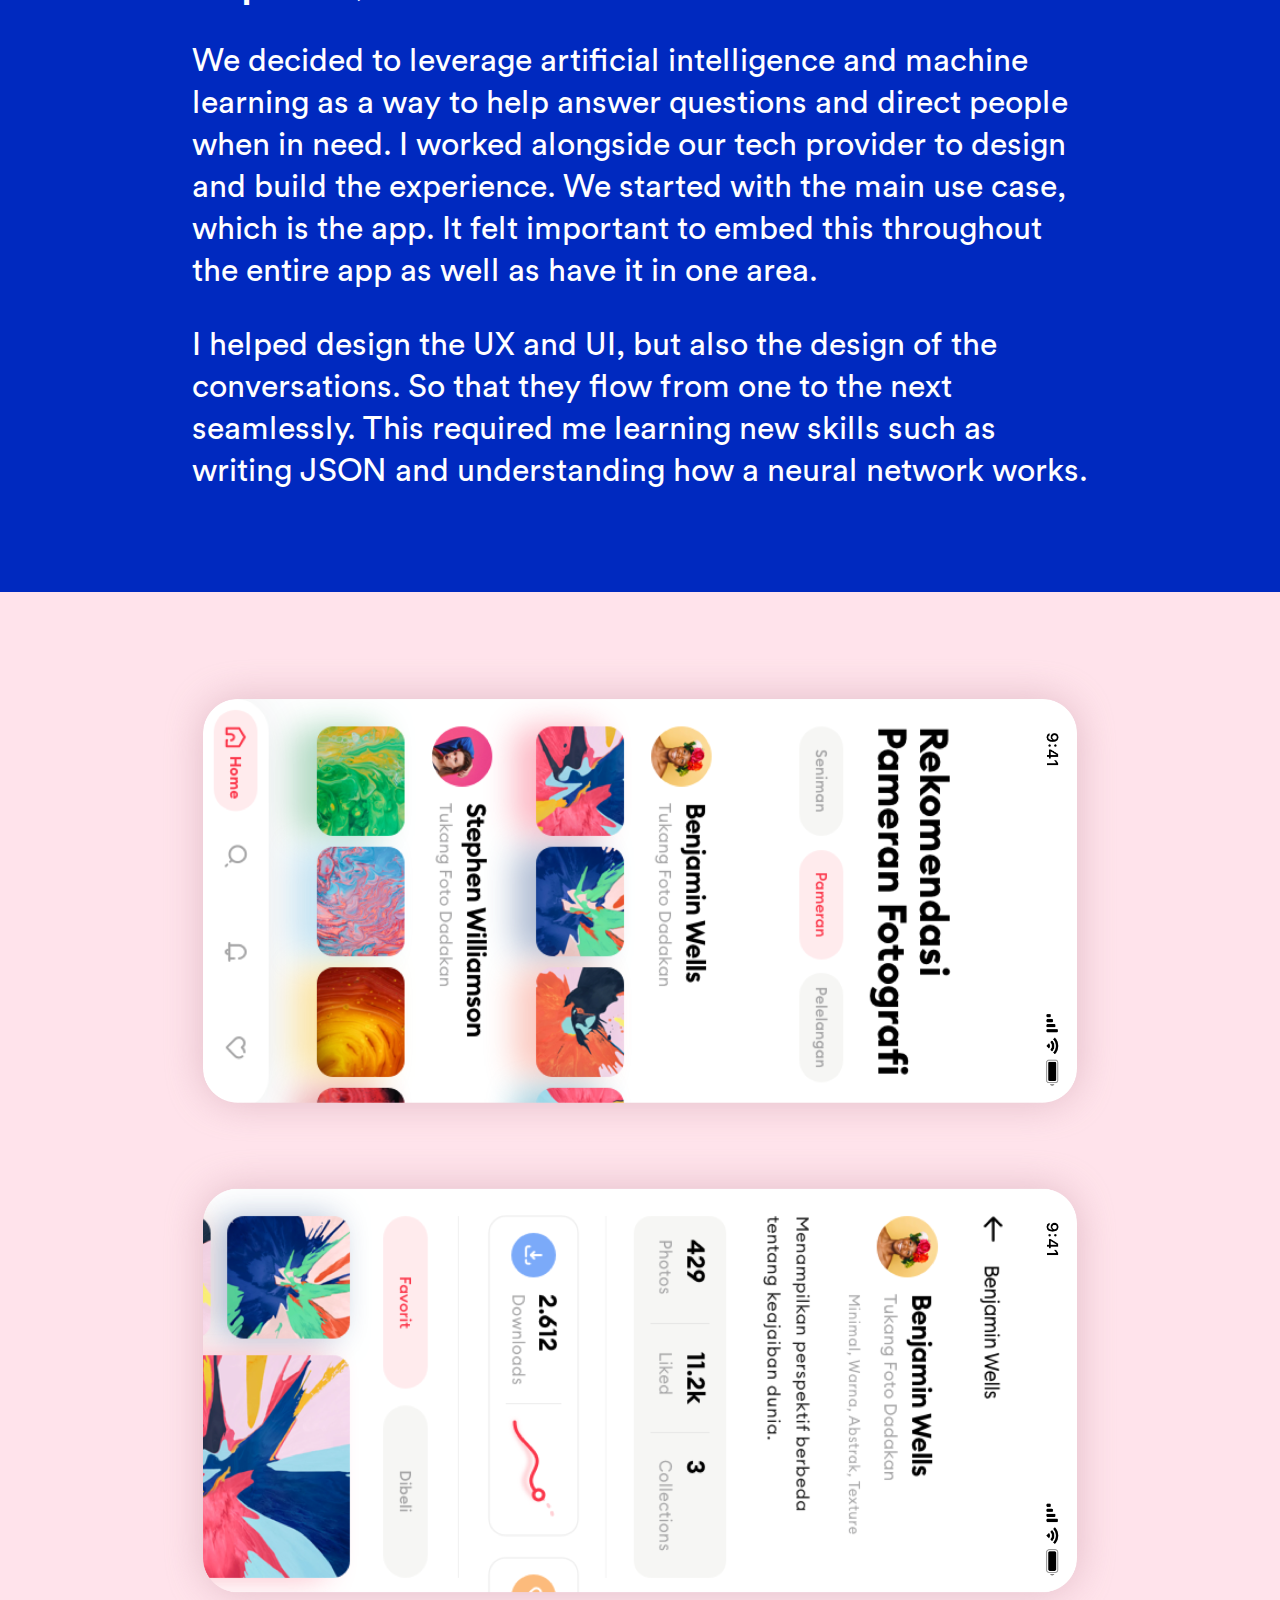
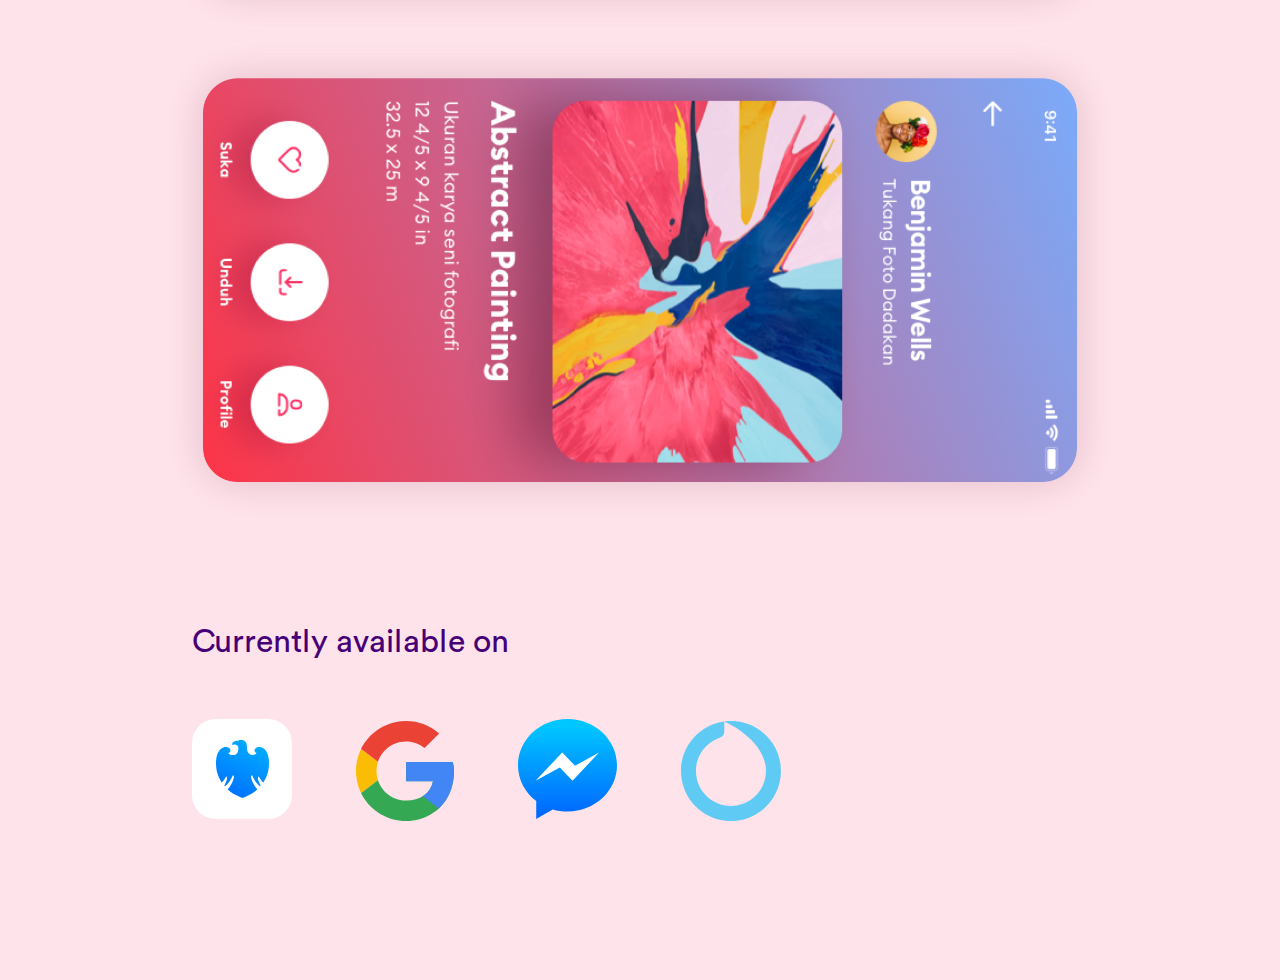
==== commit 1c81bb80: "New homepage" ====
--- a/barclays.html
+++ b/barclays.html
@@ -3,6 +3,7 @@
   <head>
     <meta charset="utf-8">
     <link rel="stylesheet" type="text/css" href="css/stylesheet.css">
+    <meta name="viewport" content="width=device-width, initial-scale=1">
     <title>Matthew Higgins</title>
   </head>
 
@@ -17,10 +18,12 @@
       <h3 class="tight-margin">Creating a human-centred bank</h3>
       <p class="loose-margin">The overall objective set by the design is to turn Barclays into a human-centred bank. Throughout my time there every project has put the customers values at the forefront of it, and it is never trumped by sales or deadlines.</p>
       <h6>Design language</h6>
-      <p>To be human-centred you need to be empathetic to the people using your products and services. As a team we weren’t happy with the astronomical amount of inoncsitent UX and UI across our platforms. So to create a consistent experience we decided to create a design system (Barclays Design Language). It’s now the go to front-end framework used within the company and is completely required to gain sign-off for any new project or any update to an existing one.</p>
+      <p>To be human-centred you need to be empathetic to the people using your products and services. As a team we weren’t happy with the astronomical amount of inoncsitent UX and UI across our platforms. So to create a consistent experience I led a team of designers and front end developers to create a design system (Barclays Design Language). It’s now the go to front-end framework used within the company and is completely required to gain sign-off for any new project or any update to an existing one.</p>
     </div>
     <img class="fullwidth-img" src="images/design-language.png">
     <div class="content-indented">
+      <h6>Design process</h6>
+      <p>Creating a design system that is to be used in a very traditional and fast paced company is very complex. It required design thinking and  </p>
       <h6>Toolkit for designers</h6>
       <p>To ensure designers and developers had everything they needed I started our sketch library, it contains symbolised components, layer styles and text styles to ensure consitency. This is now used and contributed to by the entire design team as we want it to be an ever evolving system, meaning the UI stays fresh and we can constantly improve the UX.</p>
       <div class="logo-image">
--- a/css/stylesheet.css
+++ b/css/stylesheet.css
@@ -67,7 +67,7 @@
   margin-bottom: 0;
 }
 h2 {
-  font-size: 200px;
+  font-size: 140px;
   text-align: center;
   margin-top: 0;
 }
@@ -110,6 +110,15 @@
   background: rgba(255,251,0,0.99);
 }
 
+/* background colours */
+.bg-1 {
+  background: #0029BF;
+}
+
+.link-1 {
+  color: black;
+  text-decoration: underline;
+}
 
 /* styles for green links */
 .green-link {
@@ -269,6 +278,11 @@
   outline: 0;
 }
 
+.width-full {
+  max-width: 100%;
+  margin-bottom: -4px;
+}
+
 /* styling for cv button */
 .button-cv {
   height: 72px;
@@ -323,26 +337,23 @@
 }
 
 /* text styles for sections */
-.listen-title {
-  color: #001991;
-  margin-top: -150px;
-}
-.barclays-title {
+.title-1 {
+  color: #00FFFF;
+  margin-top: -30px;
+}
+.title-2 {
+  color: #2F3353;
+  margin-top: -50px;
+}
+.title-3 {
   color: #55E5EF;
-  margin-top: -100px;
-}
-.c4-title {
-  color: #FF004F;
   margin-top: -80px;
 }
-.quickr-title {
-  color: #450077;
-  margin-top: -175px;
-}
-.whodat-title {
+.title-4 {
   color: #FFFB00;
-  margin-top: -75px;
-}
+  margin-top: -80px;
+}
+
 
 /* makes counter invisible */
 #count {
@@ -421,13 +432,13 @@
 
   /* makes button sticky after scroll */
   .sticky-button-portfolio {
-    top: 20px;
-    right: 20px;
+    top: 80vh;
+    right: 62px;
     }
 
   .sticky-button-cv {
-  top: 20px;
-  right: 20px;
+    top: 80vh;
+    right: 62px;
   }
 
   .assistance-intro {
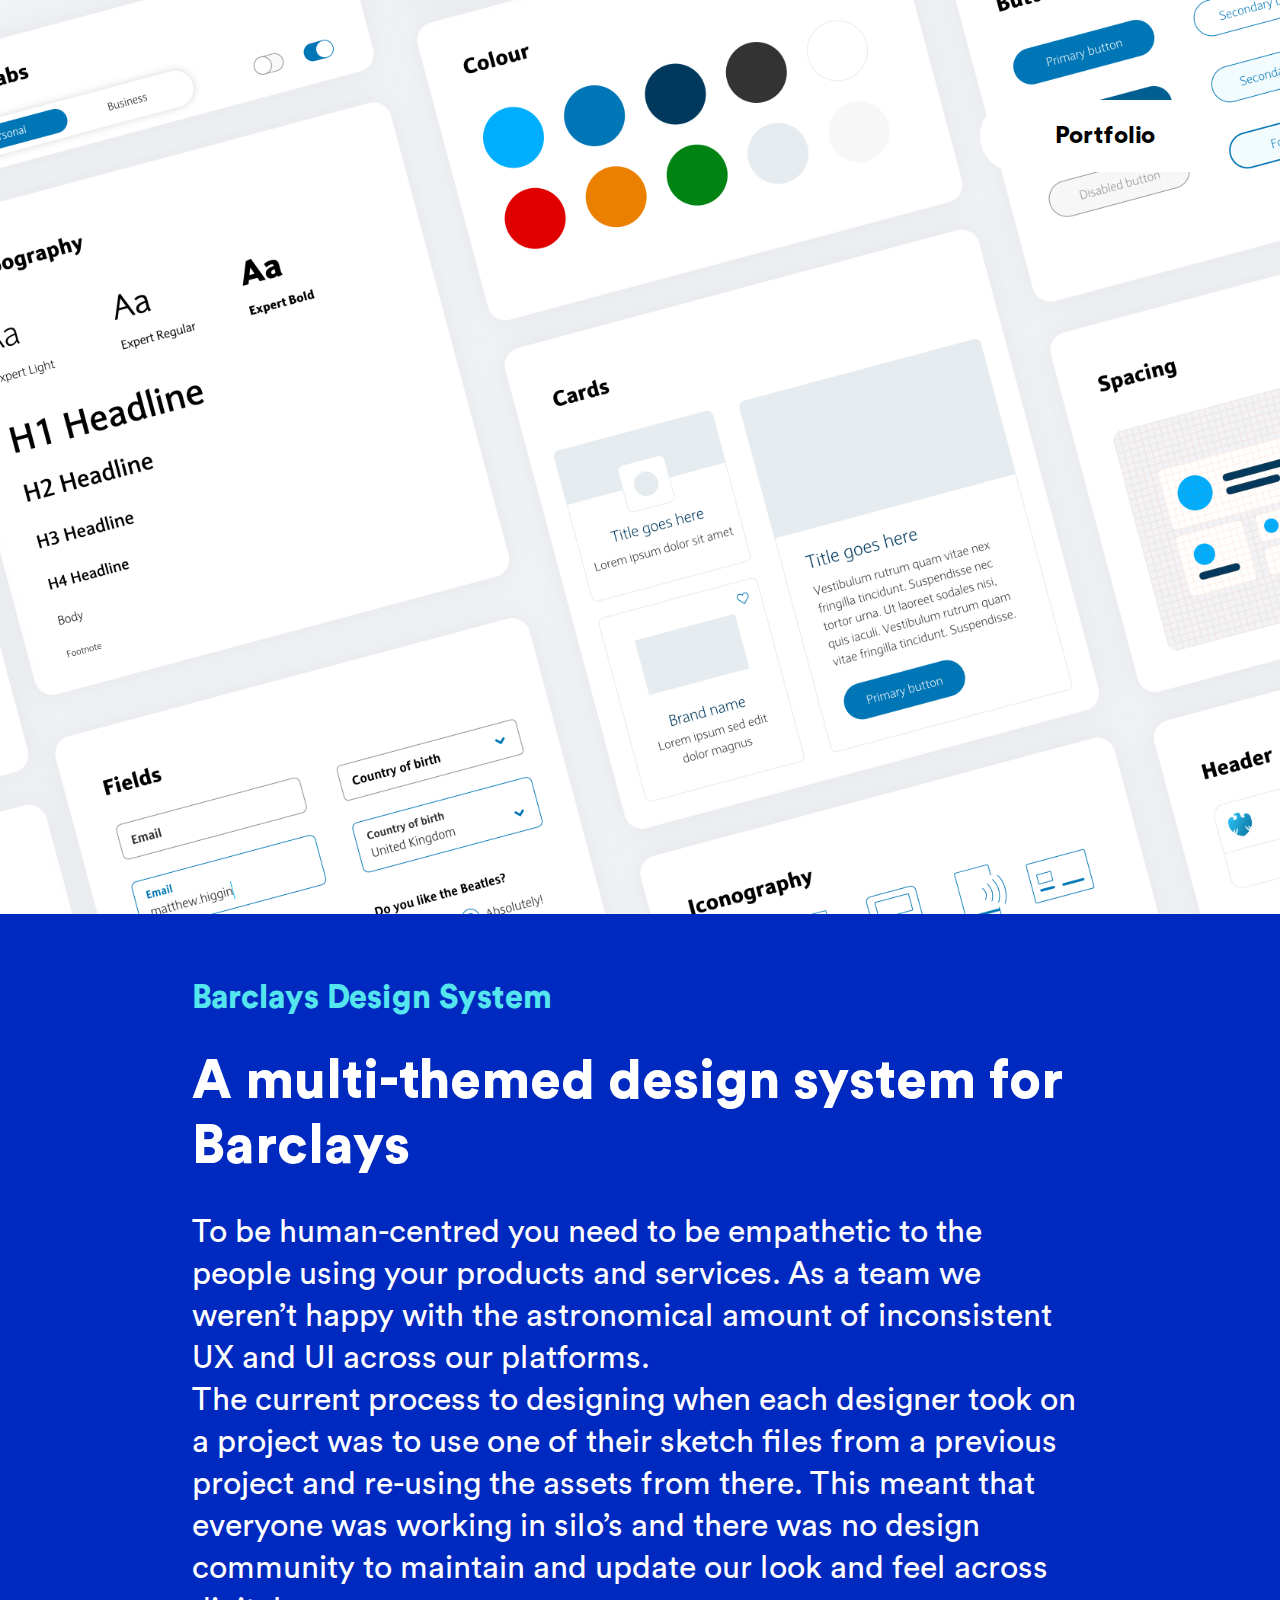
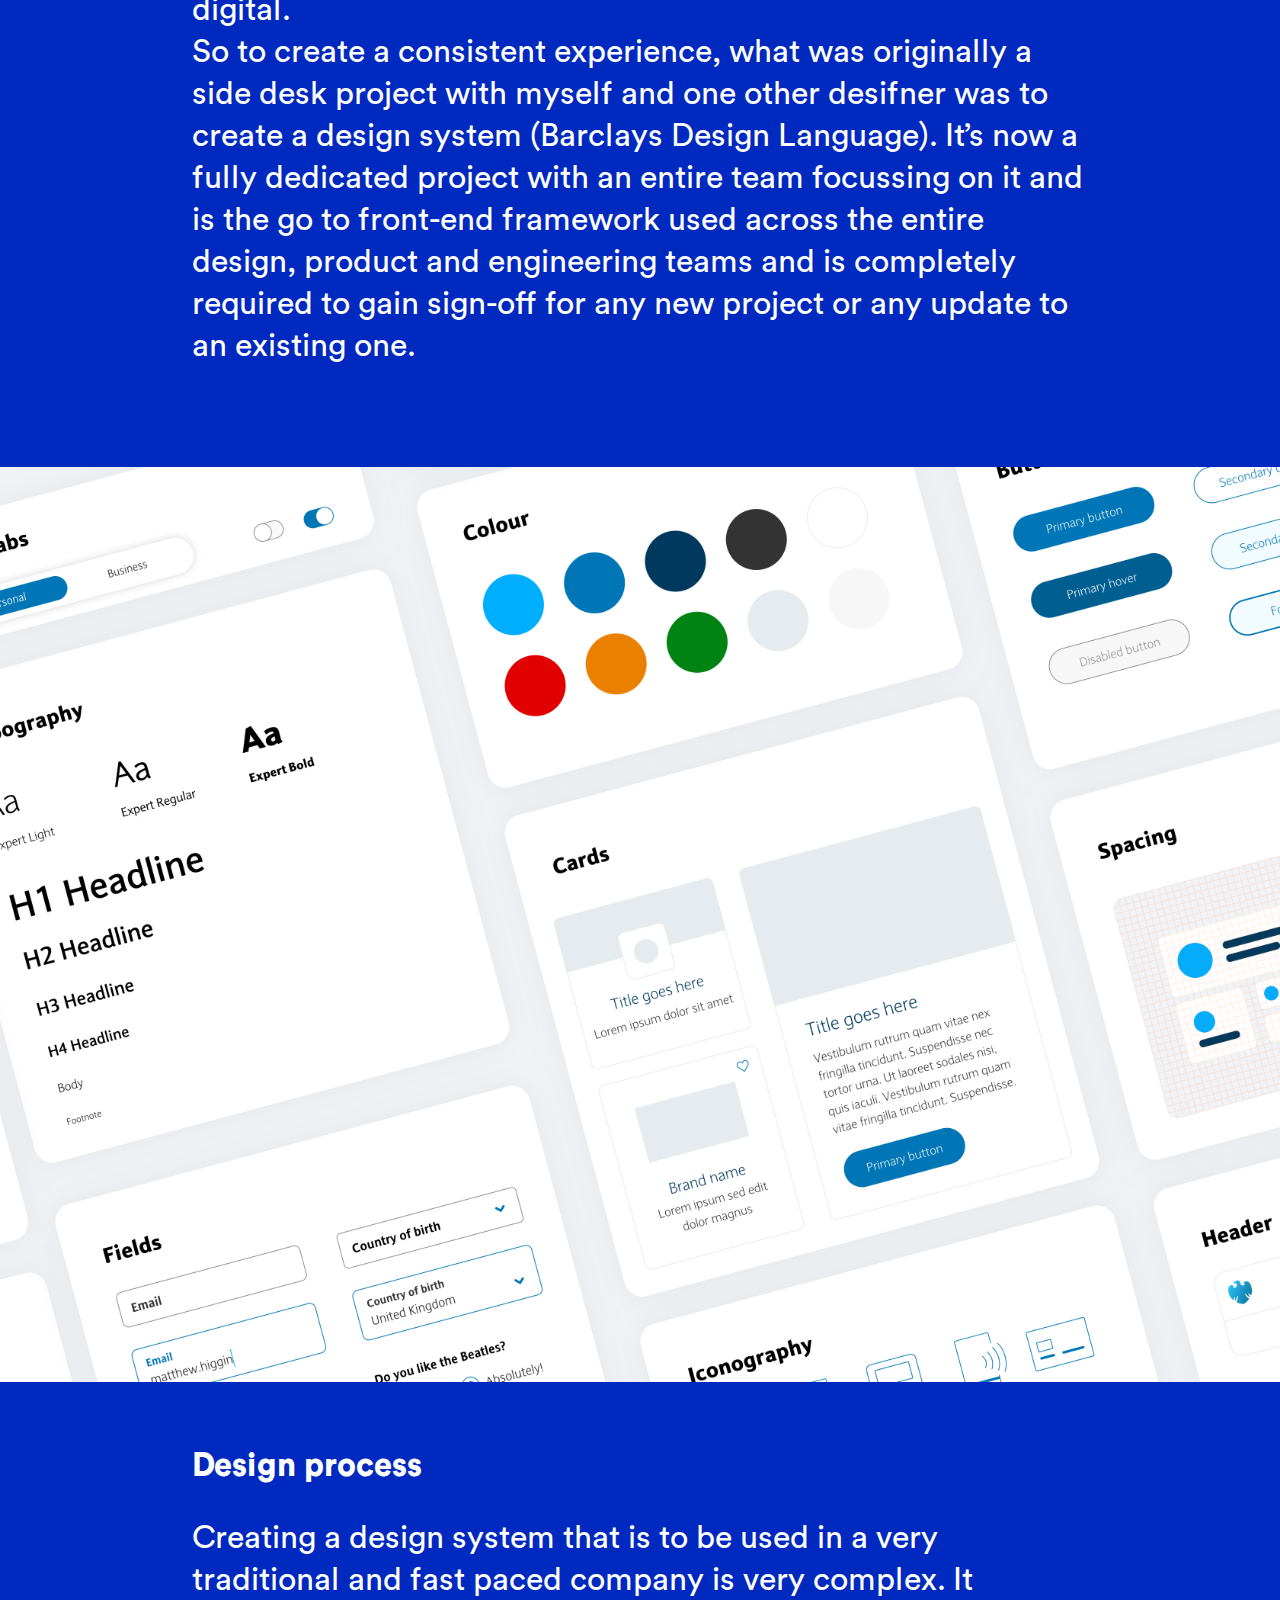
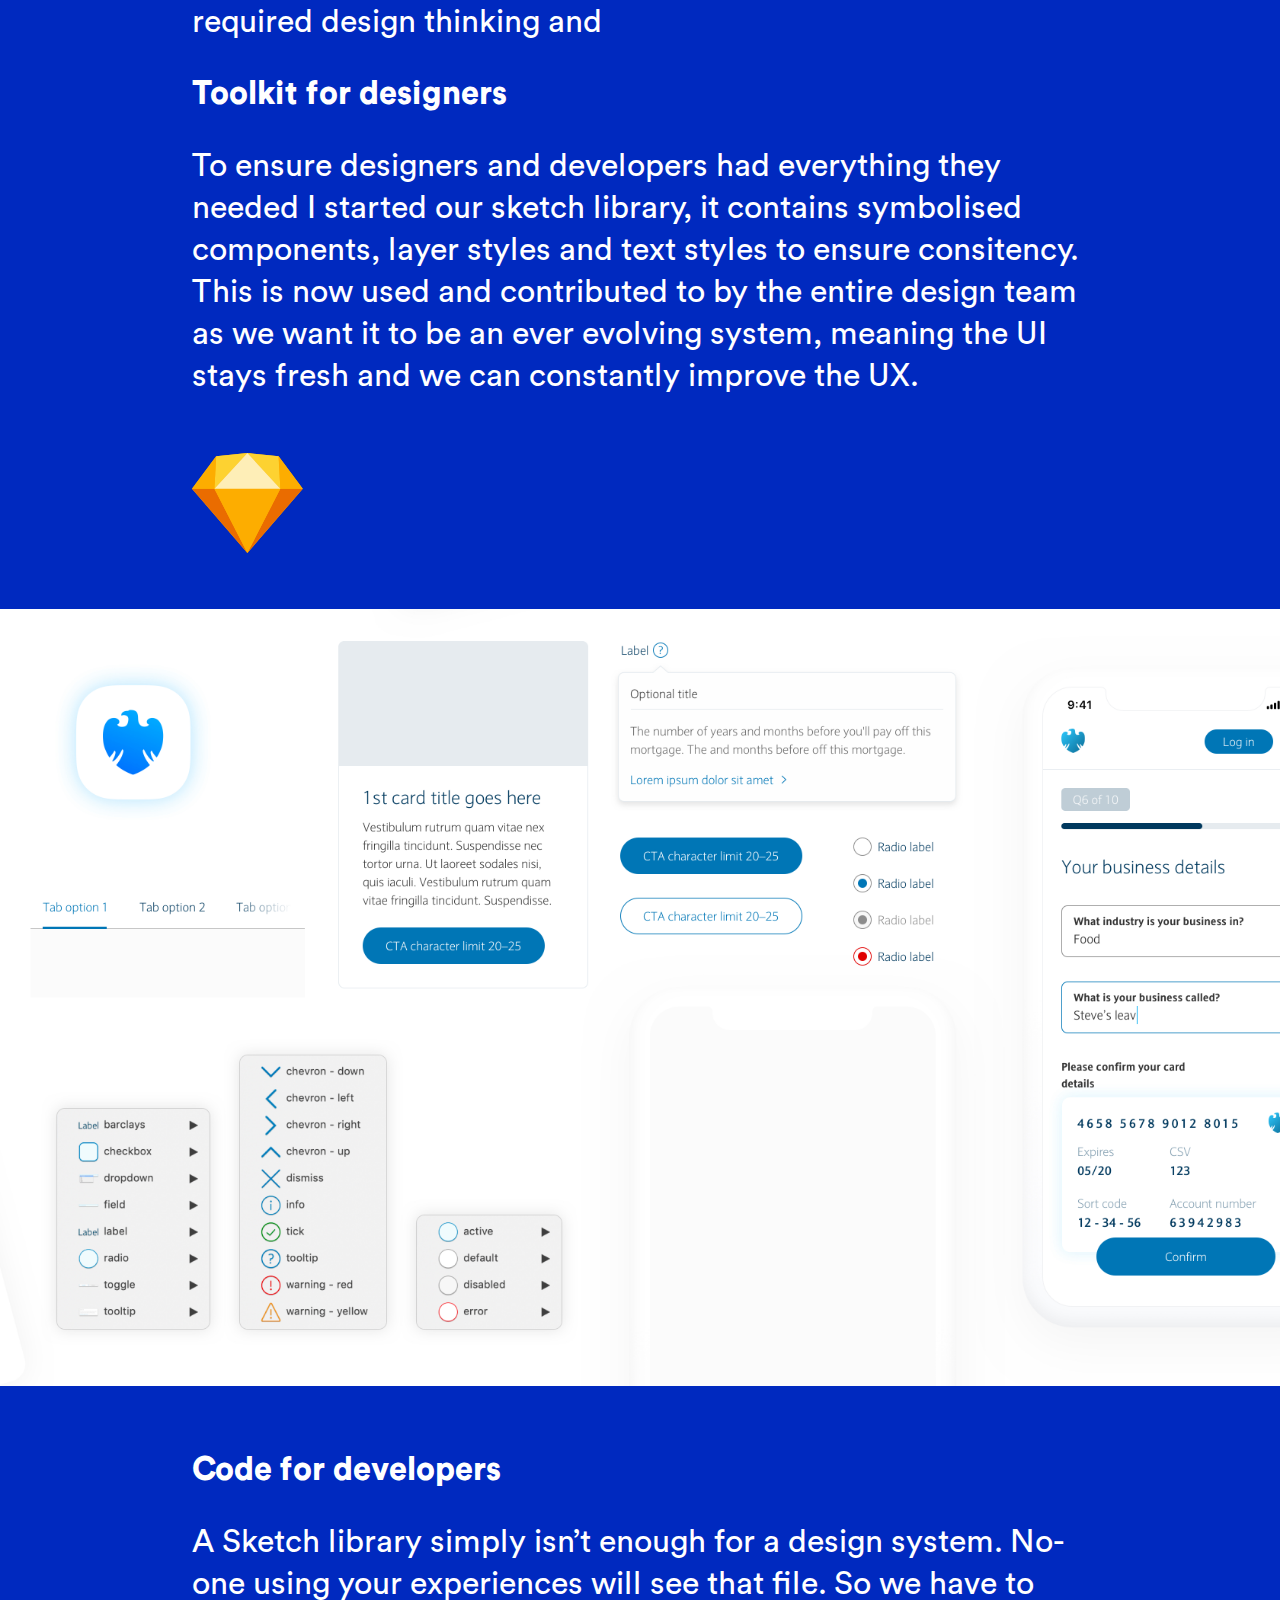
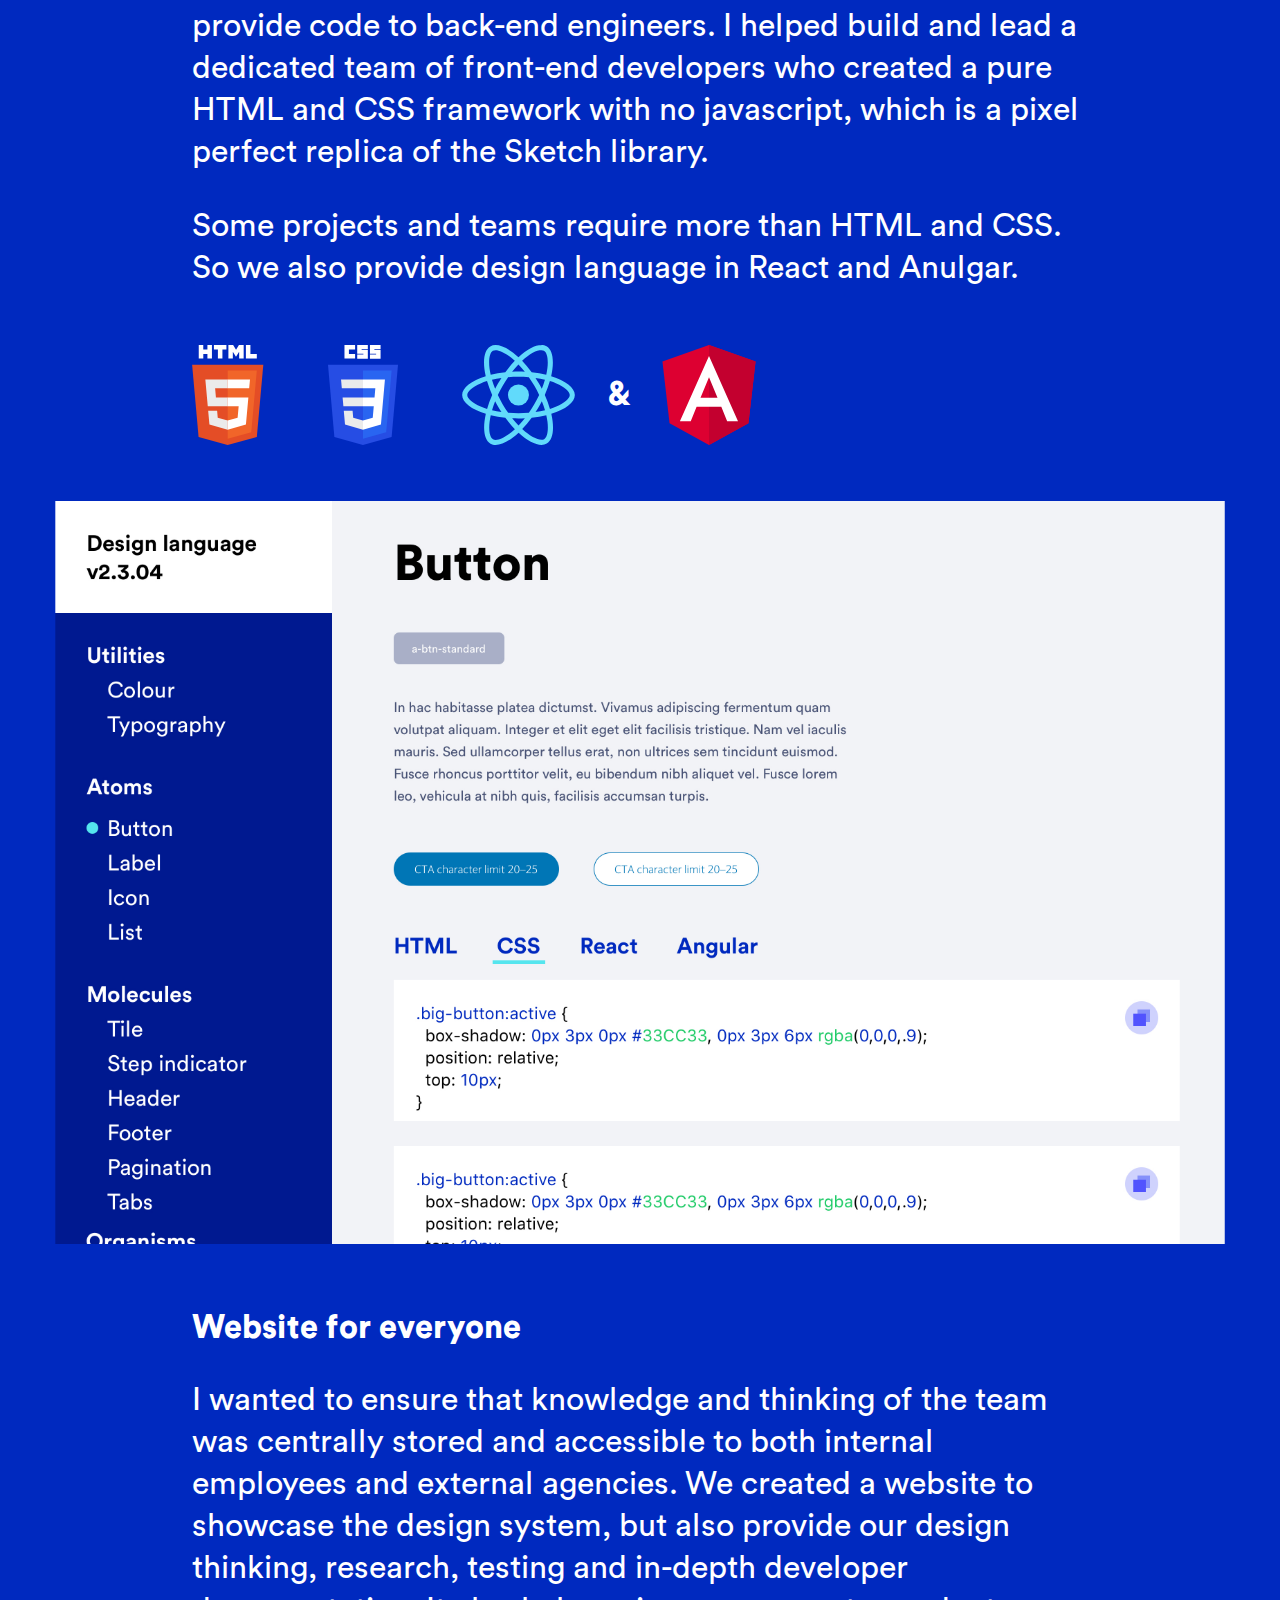
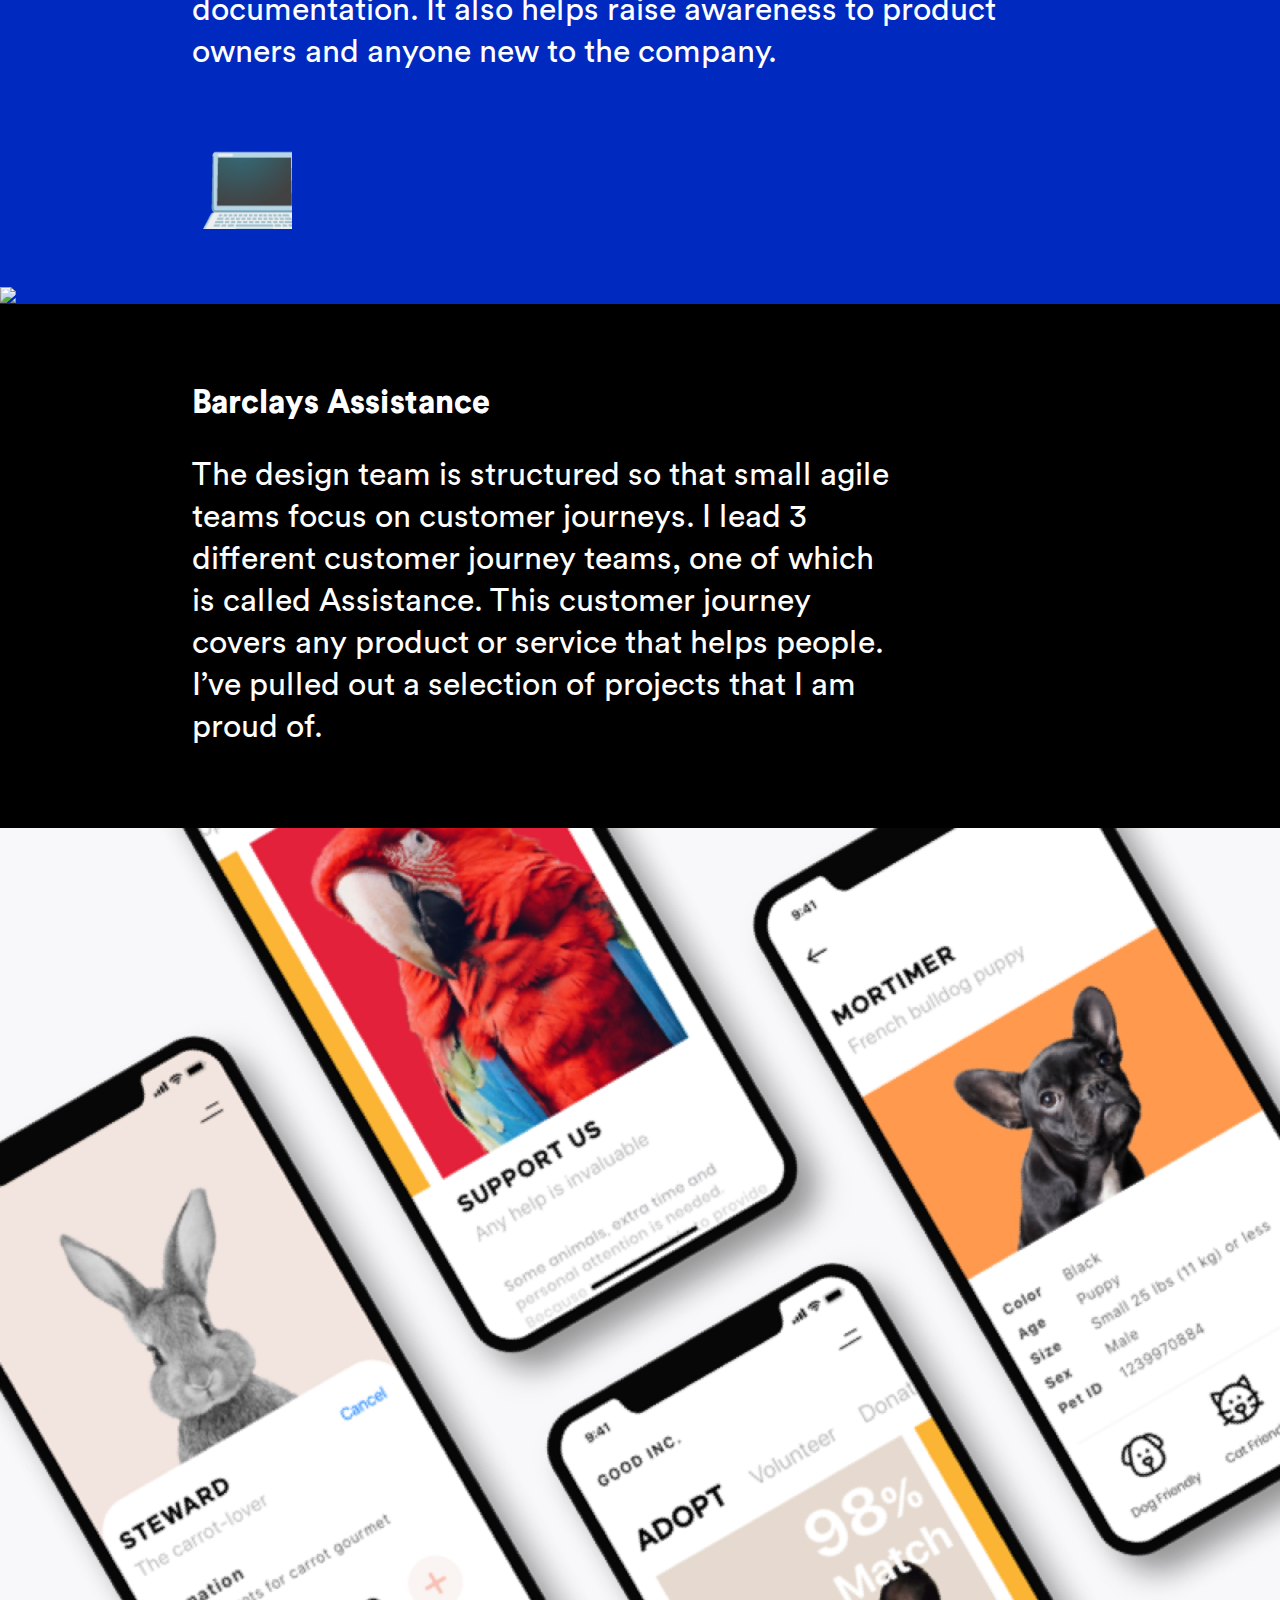
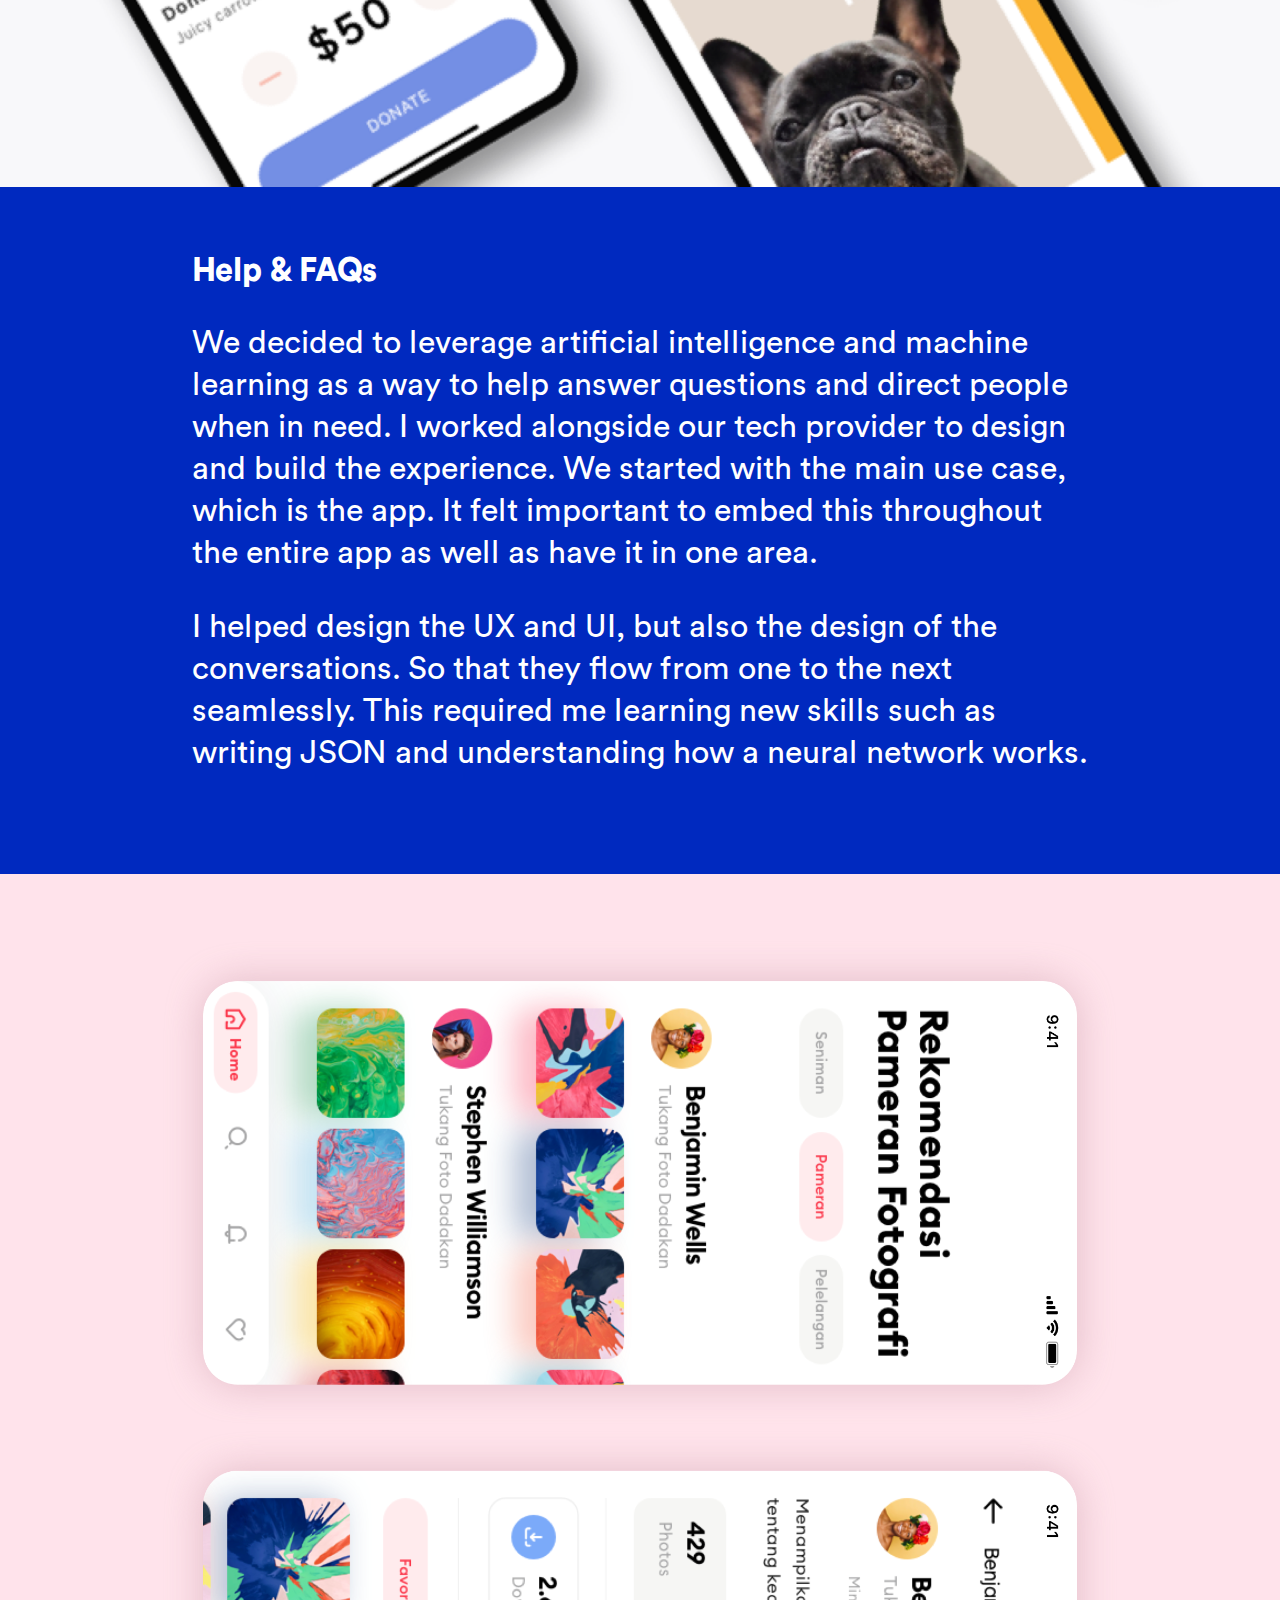
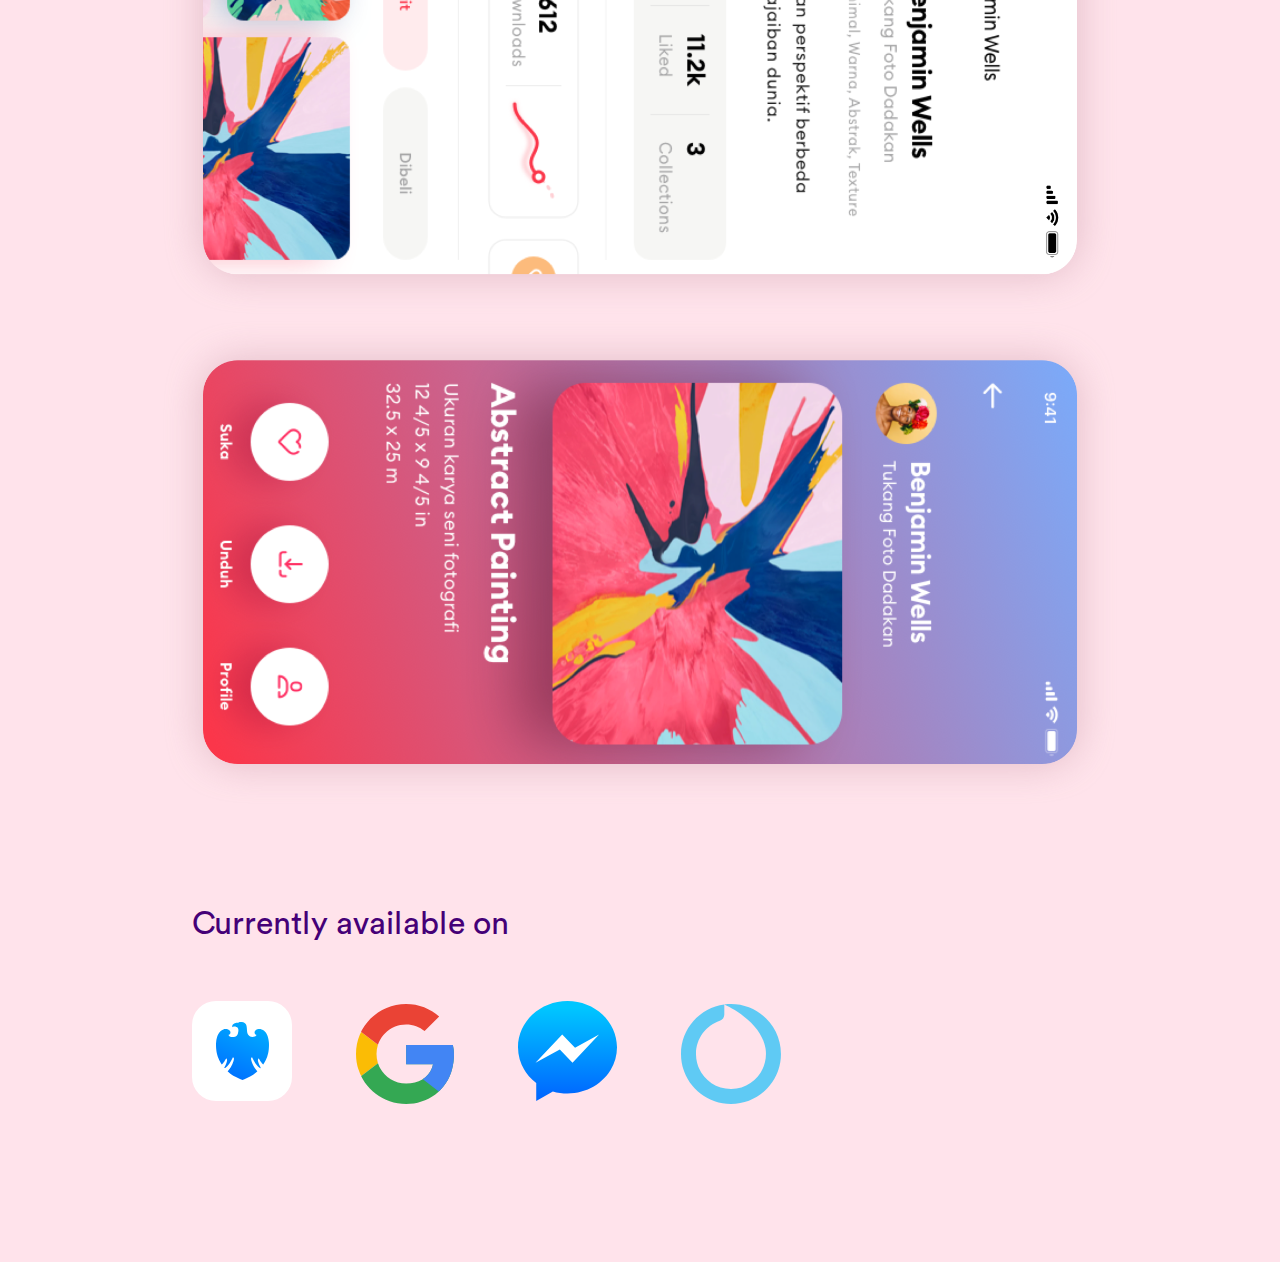
==== commit ee18923e: "Changing barclays content" ====
--- a/barclays.html
+++ b/barclays.html
@@ -12,13 +12,13 @@
     <div class="sticky-button-cv">
       <button onclick="location.href='index.html'"class="button-portfolio"type="button" href= "/index.html">Portfolio</button>
     </div>
-    <img src="images/hero-barclays.jpg">
+    <img src="images/design-language.png" class="width-full">
     <div class="content-indented loose-margin">
-      <h6 class="project-text">Barclays</h6>
-      <h3 class="tight-margin">Creating a human-centred bank</h3>
-      <p class="loose-margin">The overall objective set by the design is to turn Barclays into a human-centred bank. Throughout my time there every project has put the customers values at the forefront of it, and it is never trumped by sales or deadlines.</p>
-      <h6>Design language</h6>
-      <p>To be human-centred you need to be empathetic to the people using your products and services. As a team we weren’t happy with the astronomical amount of inoncsitent UX and UI across our platforms. So to create a consistent experience I led a team of designers and front end developers to create a design system (Barclays Design Language). It’s now the go to front-end framework used within the company and is completely required to gain sign-off for any new project or any update to an existing one.</p>
+      <h6 class="project-text">Barclays Design System</h6>
+      <h3 class="tight-margin">A multi-themed design system for Barclays</h3>
+      <p class="loose-margin">To be human-centred you need to be empathetic to the people using your products and services. As a team we weren’t happy with the astronomical amount of inconsistent UX and UI across our platforms. <br>The current process to designing when each designer took on a project was to use one of their sketch files from a previous project and re-using the assets from there. This meant that everyone was working in silo’s and there was no design community to maintain and update our look and feel across digital. <br>
+So to create a consistent experience, what was originally a side desk project with myself and one other desifner was to create a design system (Barclays Design Language). It’s now a fully dedicated project with an entire team focussing on it and is the go to front-end framework used across the entire design, product and engineering teams and is completely required to gain sign-off for any new project or any update to an existing one.</p>
+
     </div>
     <img class="fullwidth-img" src="images/design-language.png">
     <div class="content-indented">
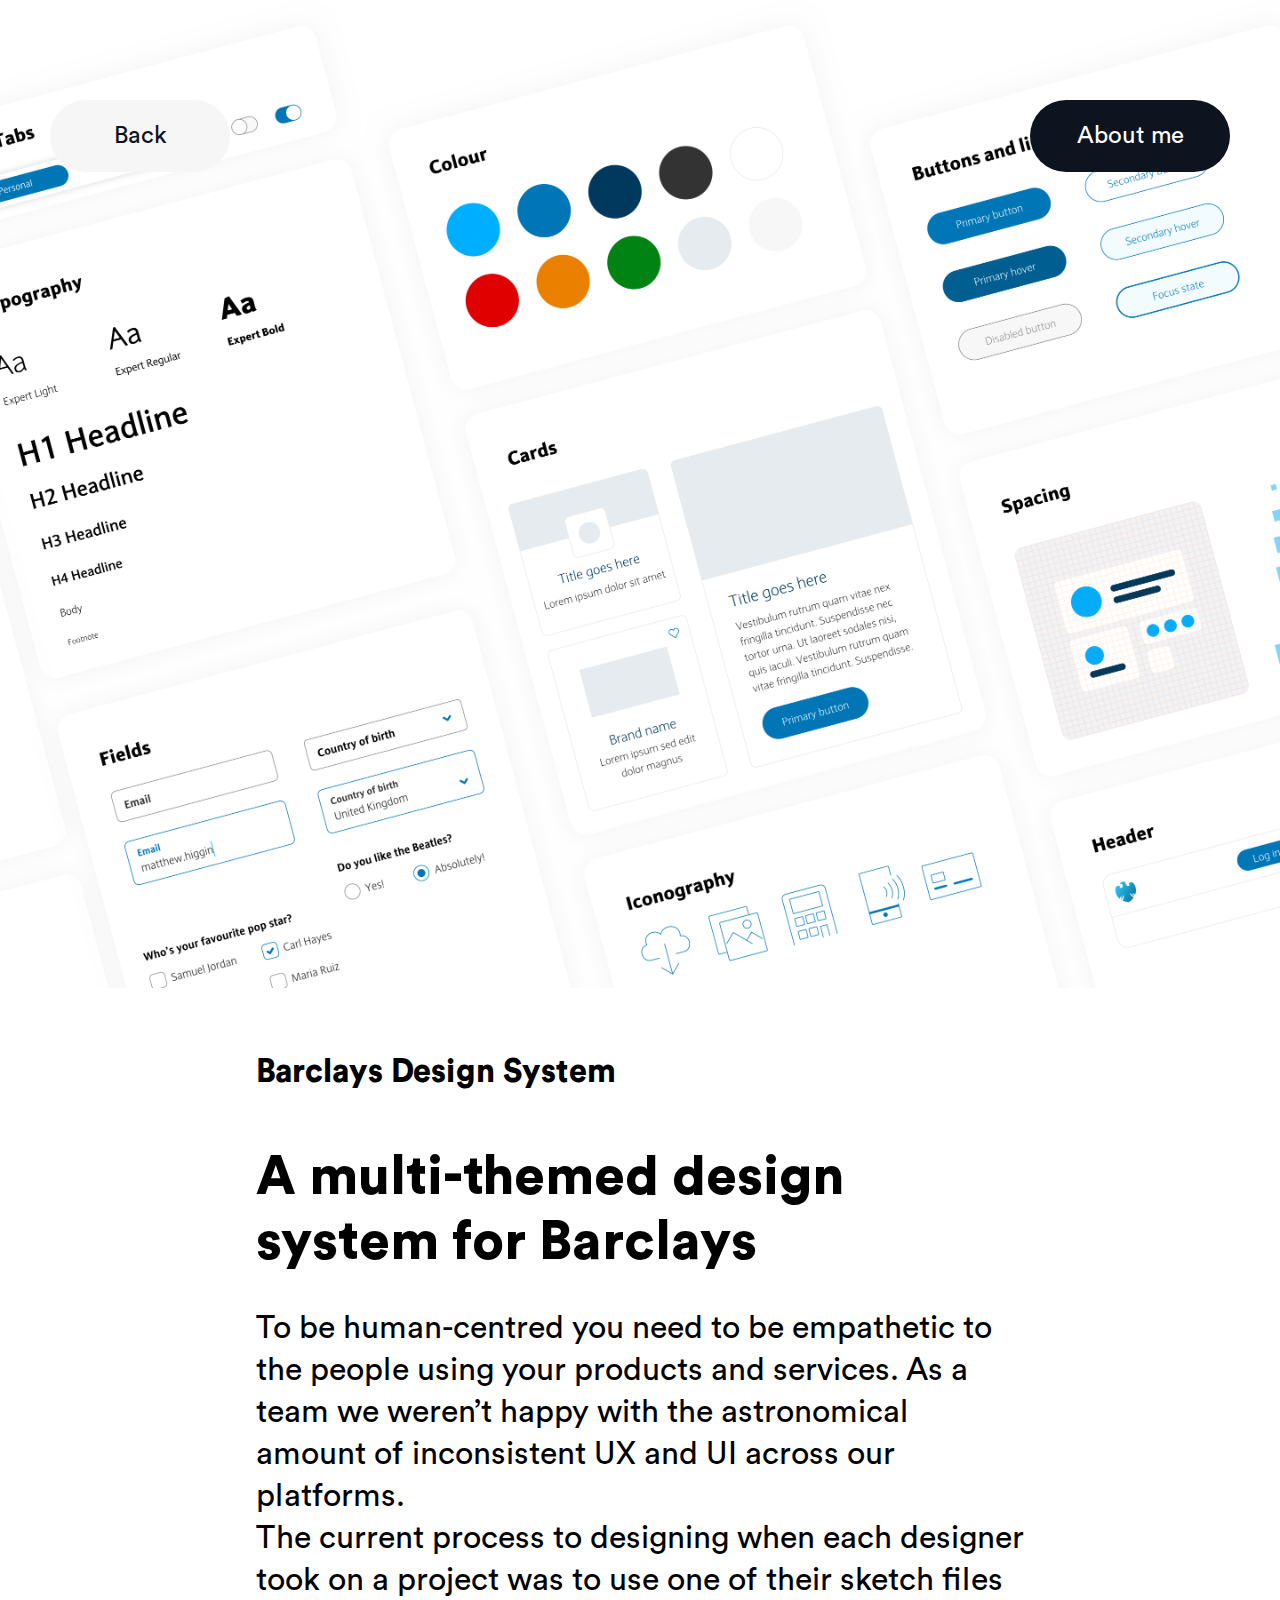
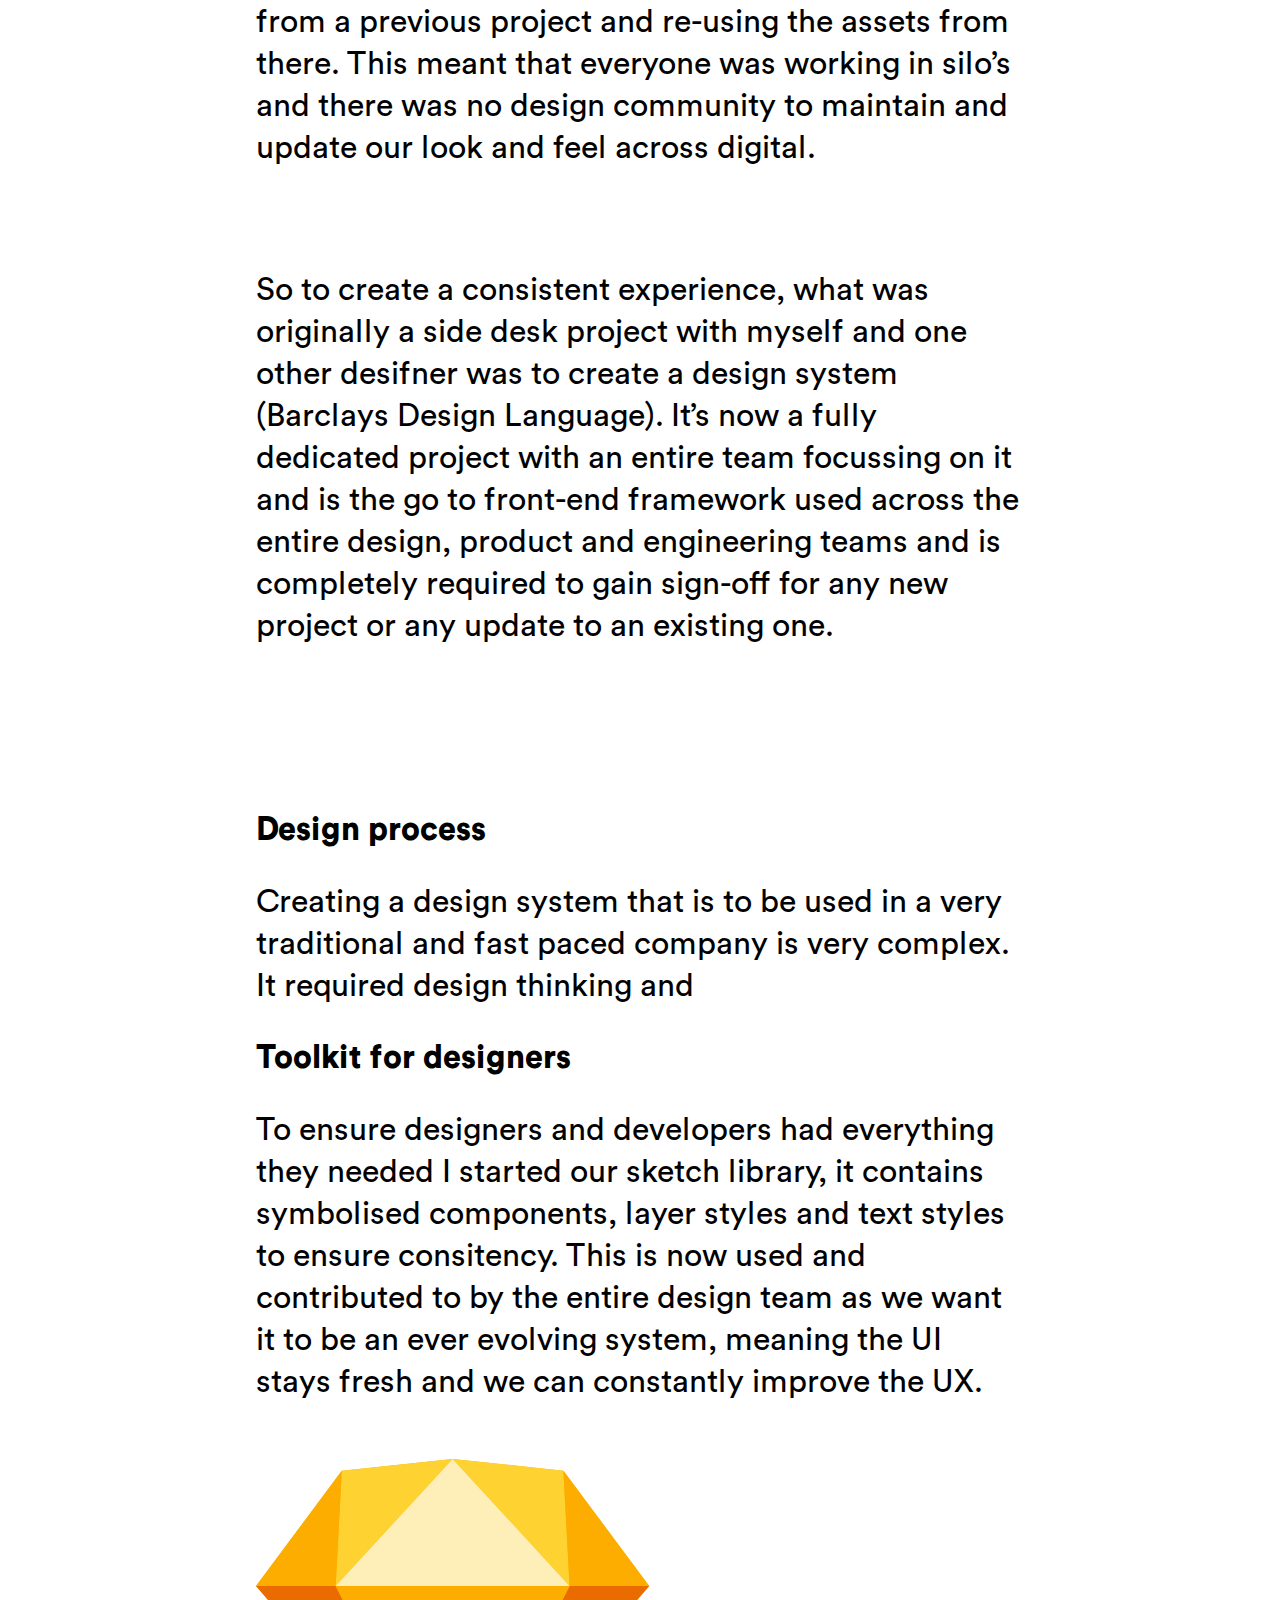
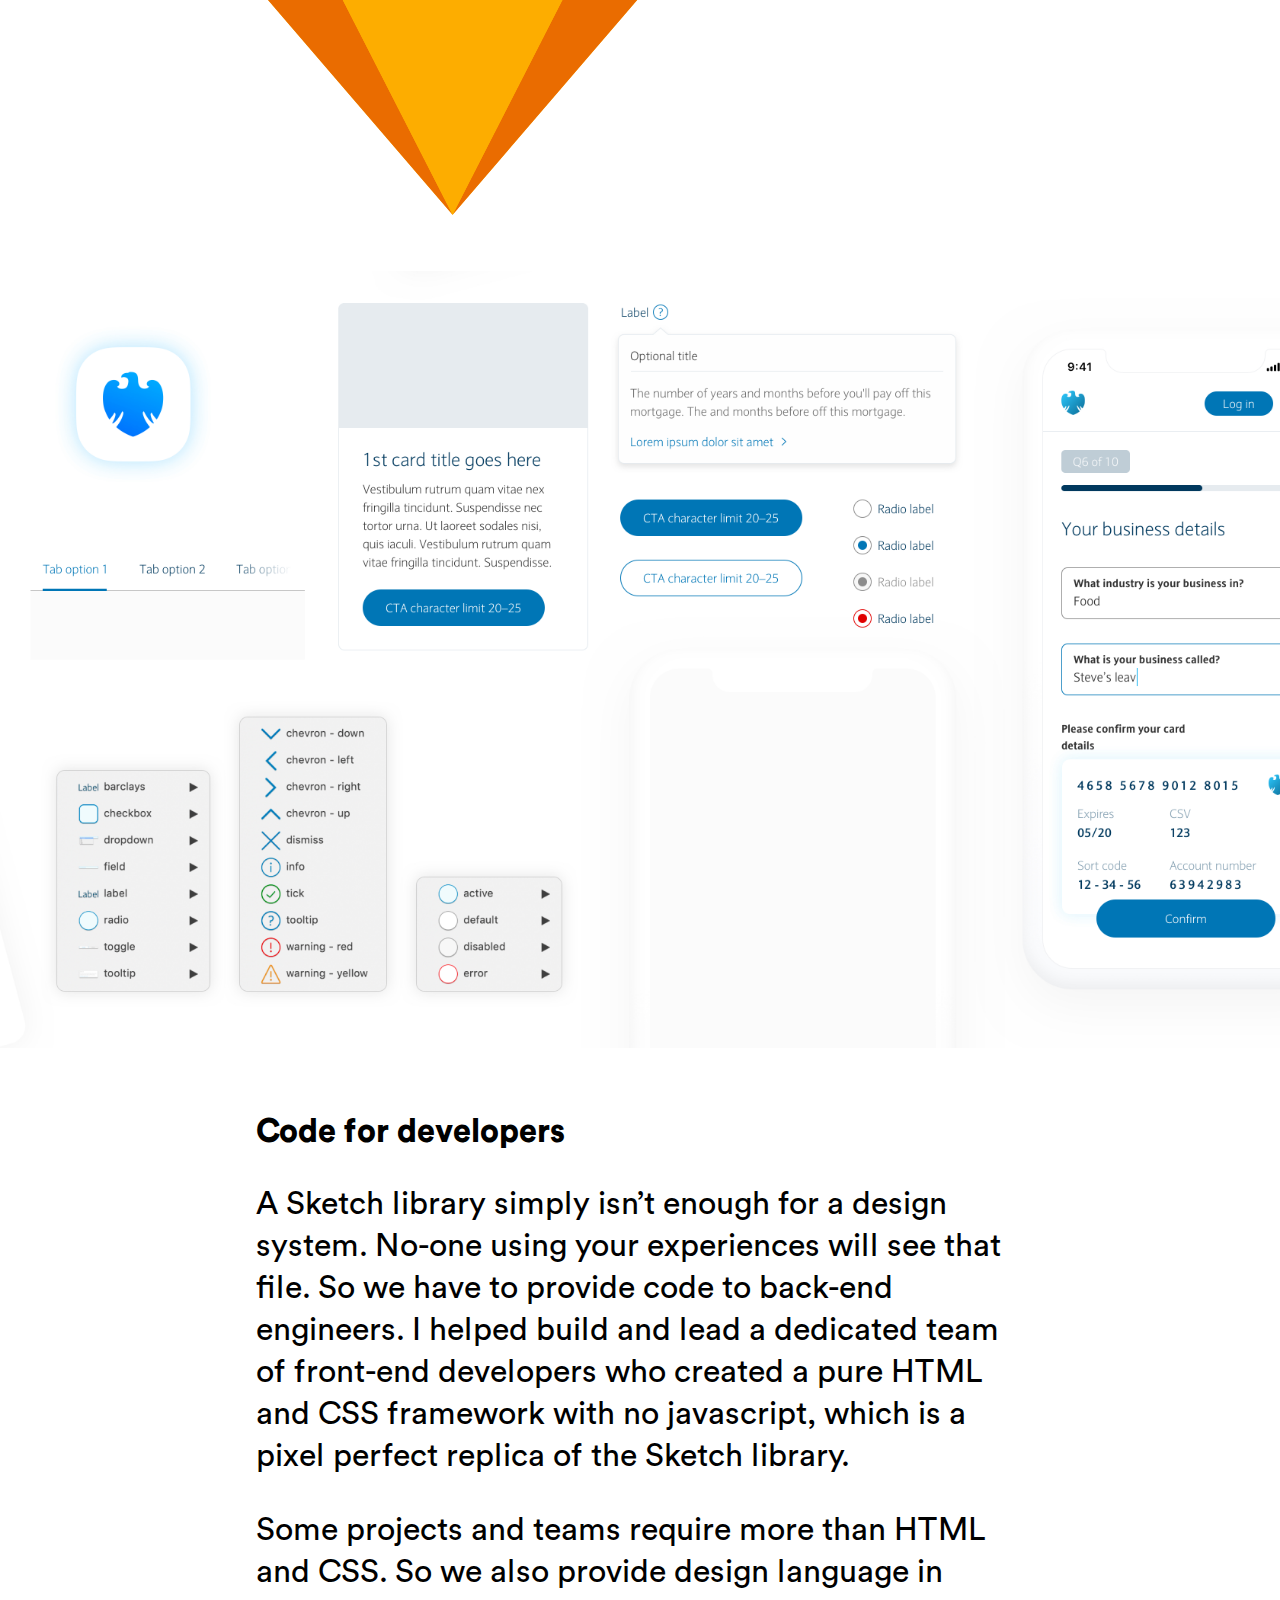
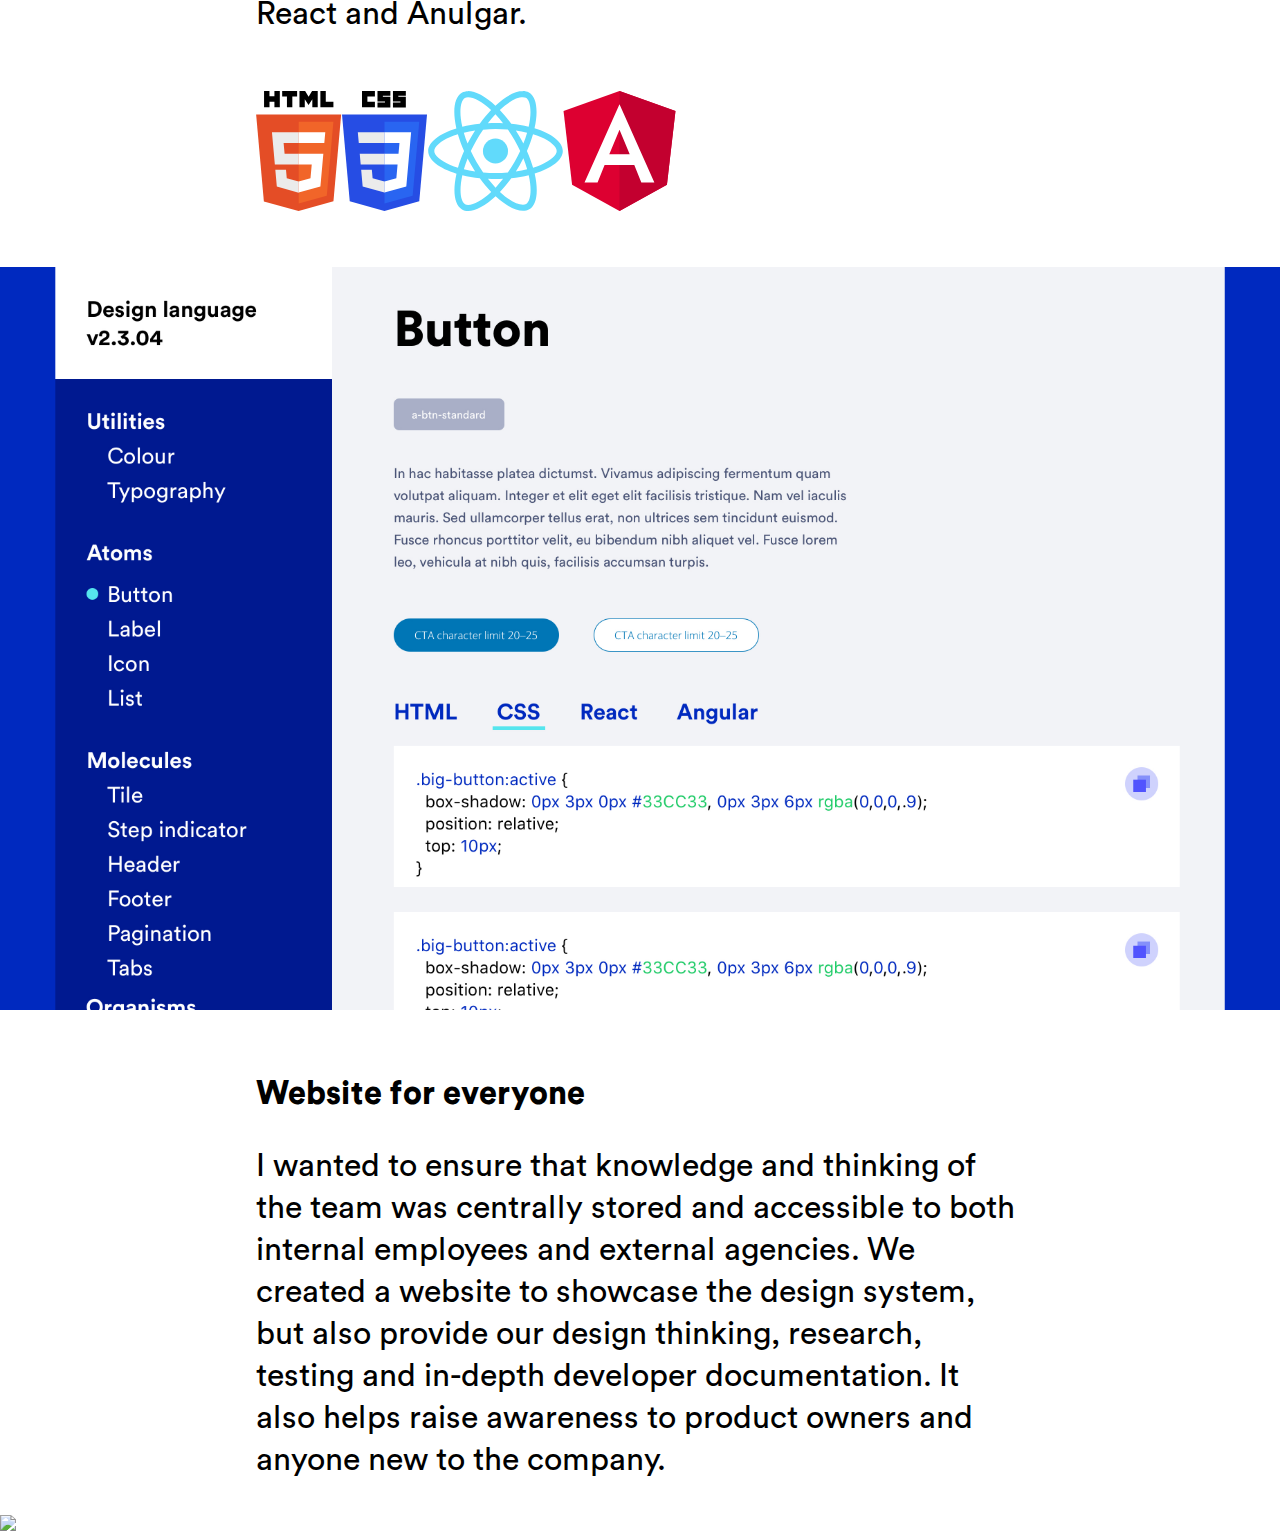
==== commit 77bf0021: "Big changes" ====
--- a/barclays.html
+++ b/barclays.html
@@ -9,18 +9,28 @@
 
   <body class="barclays-body">
 
-    <div class="sticky-button-cv">
-      <button onclick="location.href='index.html'"class="button-portfolio"type="button" href= "/index.html">Portfolio</button>
-    </div>
+    <div class="sticky-button">
+          <button onclick="location.href='cv.html'"class="button"type="button" href= "/index.html">About me</button>
+        </div>
+        <div class="sticky-back">
+              <button onclick="location.href='index.html'"class="button-back"type="button" href= "/index.html">Back</button>
+            </div>
+
+
     <img src="images/design-language.png" class="width-full">
     <div class="content-indented loose-margin">
       <h6 class="project-text">Barclays Design System</h6>
       <h3 class="tight-margin">A multi-themed design system for Barclays</h3>
       <p class="loose-margin">To be human-centred you need to be empathetic to the people using your products and services. As a team we weren’t happy with the astronomical amount of inconsistent UX and UI across our platforms. <br>The current process to designing when each designer took on a project was to use one of their sketch files from a previous project and re-using the assets from there. This meant that everyone was working in silo’s and there was no design community to maintain and update our look and feel across digital. <br>
-So to create a consistent experience, what was originally a side desk project with myself and one other desifner was to create a design system (Barclays Design Language). It’s now a fully dedicated project with an entire team focussing on it and is the go to front-end framework used across the entire design, product and engineering teams and is completely required to gain sign-off for any new project or any update to an existing one.</p>
+      <p>So to create a consistent experience, what was originally a side desk
+        project with myself and one other desifner was to create a design system
+        (Barclays Design Language). It’s now a fully dedicated project with an entire
+        team focussing on it and is the go to front-end framework used across the entire design,
+        product and engineering teams and is completely required to gain sign-off for any new project or any update to an existing one.
+      </p>
 
     </div>
-    <img class="fullwidth-img" src="images/design-language.png">
+
     <div class="content-indented">
       <h6>Design process</h6>
       <p>Creating a design system that is to be used in a very traditional and fast paced company is very complex. It required design thinking and  </p>
@@ -30,7 +40,7 @@
         <img src="images/logo-sketch.svg" class="logo-1">
       </div>
     </div>
-      <img class="fullwidth-img" src="images/sketch-library.jpg">
+      <img class="width-full" src="images/sketch-library.jpg">
 
     <div class="content-indented">
       <h6>Code for developers</h6>
@@ -40,56 +50,17 @@
         <img src="images/logo-html.svg" class="logo-1">
         <img src="images/logo-css.svg" class="logo">
         <img src="images/logo-react.svg" class="logo">
-        <h6 class="inline">&</h6>
         <img src="images/logo-angular.svg" class="logo">
       </div>
     </div>
-      <img class="fullwidth-img" src="images/code.jpg">
+      <img class="width-full" src="images/code.jpg">
 
     <div  class="content-indented">
     <h6>Website for everyone</h6>
       <p>I wanted to ensure that knowledge and thinking of the team was centrally stored and accessible to both internal employees and external agencies. We created a website to showcase the design system, but also provide our design thinking, research, testing and in-depth developer documentation. It also helps raise awareness to product owners and anyone new to the company.</p>
-      <div class="logo-image">
-        <img src="images/logo-website.svg" class="logo-1">
-        <!-- <h6 class="inline">Design language site</h6> -->
-      </div>
-    </div>
-    <img class="fullwidth-img" src="images/test.gif">
-
-    <div class="assistance-intro">
-      <h6>Barclays Assistance</h6>
-      <p>The design team is structured so that small agile teams focus on customer journeys. I lead 3 different customer journey teams, one of which is called Assistance. This customer journey covers any product or service that helps people. I’ve pulled out a selection of projects that I am proud of.</p>
-    </div>
-    <img class="fullwidth-img" src="images/hero-assistance.png">
-
-    <div class="content-indented loose-margin">
-      <h6>Help & FAQs</h6>
-      <p>We decided to leverage artificial intelligence and machine learning as a way to help answer questions and direct people when in need. I worked alongside our tech provider to design and build the experience. We started with the main use case, which is the app. It felt important to embed this throughout the entire app as well as have it in one area.</p>
-      <p>I helped design the UX and UI, but also the design of the conversations. So that they flow from one to the next seamlessly. This required me learning new skills such as writing JSON and understanding how a neural network works.</p>
-    </div>
-
-    <div class="pink-body">
-      <img class="centre-img" src="images/img-help.png">
-      <div class="content-indented loose-padding">
-        <p class="purple-text">Currently available on</p>
-        <div class="logo-image">
-          <a href="https://itunes.apple.com/gb/app/barclays-mobile-banking/id536248734?mt=8" target="_blank"><img src="images/logo-app.svg" class="logo-1"></a>
-          <img src="images/logo-google.svg" class="logo">
-          <a href="http://m.me/barclaysuk" target="_blank"><img src="images/logo-messenger.svg" class="logo"></a>
-          <img src="images/logo-alexa.svg" class="logo">
-
-        </div>
-      </div>
-
 
     </div>
-
-    <!-- <div class="content-indented loose-margin">
-      <h6>Appointment booking - in progress</h6>
-      <p>In this day and age it should be incredibly simple to contact whoever you need to. In some instances this may need organising. Not so long ago there was no way for someone to book an appointment with Barclays to see a member of staff, whether that be in a branch, chat or over the phone.</p>
-      <p>I worked alongside our product owner and tech team to design a solution that was consistent. Meaning if you did it through the app, website, over the phone or in branch. The experience was the same.</p>
-    </div> -->
-
+    <img class="width-full" src="images/">
 
   </body>
 
--- a/css/stylesheet.css
+++ b/css/stylesheet.css
@@ -9,40 +9,21 @@
 /* styling for page */
 body {
   background: #fff;
-  font-family: 'CircularStd-Black';
+  font-family: 'CircularStd-Black', sans-serif;
   margin: 0;
-  will-change: background;
-  -webkit-transition: background  1.5s;
-  -o-transition: background  1.5s;
   max-width: 100vw;
   overflow-x: hidden; /* for homepage text, as it's off-screen */
 }
 
-.o-wrapper {
-  overflow: hidden;
-}
-
-/* black background */
-.black-body {
-  background: black;
-}
-
-/* pink background */
-.pink-body {
-  background: #FFE3EB;
-}
-
-/* changes background */
-.barclays-body {
-  background: #0029BF;
-}
-
-/* smoothes out the scrolling on certain broswers */
-html {
-  scroll-behavior: smooth;
-}
-
-/* import custom font */
+/* liquid font */
+@font-face {
+  font-family: 'LIQUIDO-Fluid';
+  src: url(LIQUIDO-Fluid.otf);
+  font-weight: 400;
+  font-style: normal;
+}
+
+/* circular black font */
 @font-face {
   font-family: 'CircularStd-Black';
   src: url('../fonts/CircularStd-Black.woff2') format('woff2'), /* Super Modern Browsers */
@@ -51,6 +32,7 @@
   font-style: normal;
 }
 
+/* circular book font */
 @font-face {
   font-family: 'CircularStd-Book';
   src: url('../fonts/CircularStd-Book.woff2') format('woff2'), /* Super Modern Browsers */
@@ -61,39 +43,39 @@
 
 /* header styles */
 h1 {
-  font-size: 350px;
-  color: #000;
+  font-family: 'LIQUIDO-Fluid', "CircularStd-Black", sans-serif;
+  font-size: 600px;
+  font-weight: 400;
+  text-transform: uppercase;
+  color: #F6F6F6;
   margin-top: -100px;
   margin-bottom: 0;
 }
+
 h2 {
-  font-size: 140px;
-  text-align: center;
+  font-size: 72px;
   margin-top: 0;
+  margin-bottom: 0;
+
 }
 h3 {
   font-size: 54px;
-  color: #FFF;
   margin-bottom: 0;
 }
 h4 {
   font-size: 54px;
-  color: #FFF;
   margin-bottom: 0;
-  margin-top: 160px;
   padding-bottom: 20px;
 }
 h5 {
   font-family: 'CircularStd-Book';
   font-size: 54px;
   font-weight: lighter;
-  color: #FFF;
   margin-top: 0;
-  margin-bottom: 0;
+  margin-bottom: 64px;
   }
 h6 {
   font-size: 32px;
-  color: #FFFFFF;
   margin: 0;
 }
 p {
@@ -101,8 +83,63 @@
   font-size: 32px;
   line-height: 42px;
   font-weight: lighter;
-  color: #fff;
-}
+}
+
+span {
+  font-family: 'CircularStd-Book';
+  font-size: 32px;
+  line-height: 42px;
+  font-weight: lighter;
+  text-decoration: none;
+  color: #2177FE;
+}
+
+
+
+.grey {
+    color: #989FAA;
+  }
+
+
+.black-body {
+  background-color: #000;
+}
+
+
+.wrapper {
+  overflow: hidden;
+}
+
+.section-1 {
+  max-width: 85%;
+  background: white;
+  padding-bottom: 100px;
+}
+
+.section-2 {
+  background: black;
+}
+
+.section-4 {
+  background: #0F1627;
+}
+
+.section-5 {
+background: #FF004F;
+}
+
+
+.smaller {
+  height: 40px;
+}
+
+
+/* smoothes out the scrolling on certain broswers */
+html {
+  scroll-behavior: smooth;
+}
+
+
 
 /* colour when selecting text */
 ::selection {
@@ -110,79 +147,87 @@
   background: rgba(255,251,0,0.99);
 }
 
-/* background colours */
-.bg-1 {
-  background: #0029BF;
-}
-
-.link-1 {
-  color: black;
+
+.align-centre {
+  text-align: center;
+}
+
+.align-left {
+  text-align: left;
+}
+
+
+
+.white {
+  color: white;
+}
+
+
+/* styles for green links */
+.link {
+  color: #2177FE;
+  text-decoration: none;
+}
+.link:hover {
   text-decoration: underline;
-}
-
-/* styles for green links */
-.green-link {
-  color: #00FFC9;
-  text-decoration: none;
-}
-.green-link:hover {
-  color: black;
-  background-color: #00FFC9;
 }
 
 /* size of intro text on viewport */
 .header {
-  margin-top: -140px;
-  height: 100vh;
+  margin-top: 75px;
   width: 200vw;
+position: relative;
+}
+
+.absolute {
+  position: absolute;
+  z-index: 1;
+  left: 1%;
+  width: 100%;
+
+}
+
+.pdf-link {
+  display: inline-block;
+  padding-right: 10px;
 }
 
 /* both texts for intro */
 .top-title,
 .bottom-title {
-  text-transform: uppercase;
-  margin-top: -140px;
+  margin-top: -275px;
   white-space: nowrap;
 }
 
 /* specific to first line of intro */
 .top-title {
-  margin-left: -300px;
-}
+  margin-left: -900px;
+}
+
 
 /* specific to second line of intro */
 .bottom-title {
-  margin-left: -2800px;
+  margin-left: -850px;
+  white-space: nowrap;
 }
 
 /* makes content indented */
 .content-indented {
   padding-top: 5%;
-  padding-right: 25%;
-  padding-left: 15%;
-}
-
-.tight-margin {
-  margin-top: 32px;
-  margin-bottom: 32px;
+  padding-right: 20%;
+  padding-left: 20%;
+}
+
+
+
+.loose-padding {
+  padding-bottom: 100px;
 }
 
 .loose-margin {
   margin-bottom: 100px;
 }
 
-.loose-padding {
-  padding-bottom: 100px;
-}
-
-/* indents text with black background */
-.assistance-intro {
-  background: black;
-  padding-top: 80px;
-  padding-right: 30%;
-  padding-bottom: 48px;
-  padding-left: 15%;
-}
 
 /* specific padding for when 2 text elements above and below one another */
 .text-block {
@@ -190,15 +235,6 @@
   padding-bottom: 10px;
 }
 
-/* specific class for email on a tag */
-.project-text {
-  color: #55E5EF;
-}
-
-/* makes text purple */
-.purple-text {
-  color: #450077;
-}
 
 .logo-image{
   display: flex;
@@ -207,55 +243,31 @@
   margin-bottom: 56px;
 }
 
-/* makes logo 100px in height */
-.logo-1 {
-  height: 100px;
-  display: inline;
-  margin-right: 32px;
-}
-
-.logo {
-  height: 100px;
-  display: inline;
-  margin-right: 32px;
-  margin-left: 32px;
-}
-
-.inline {
-  display: inline;
-}
-
-/* specific class for project text */
-.mail-text {
-  color: #FFF900;
-}
-.mail-text:hover {
-  color: black;
-  background-color: #FFF900;
-}
-
 /* makes button sticky after scroll */
-.sticky-button-portfolio {
-  position: fixed;
-  top: 100px;
-  right: 50px;
-}
-.sticky-button-cv {
+
+.sticky-button {
   position: fixed;
   top: 100px;
   right: 50px;
   z-index: 1;
 }
 
+.sticky-back {
+  position: fixed;
+  top: 100px;
+  left: 50px;
+  z-index: 1;
+}
+
 /* styling for portfolio button */
-.button-portfolio {
+.button {
   height: 72px;
-  font-family: inherit;
+  font-family: 'CircularStd-Book';
   font-size: 24px;
-  color: #000;
-  background: #fff;
+  color: #fff;
+  background: #0D141F;
   border-radius: 100px;
-  width: 250px;
+  width: 200px;
   cursor: pointer;
   border: 0;
 
@@ -271,29 +283,28 @@
   -moz-transition: background 0.3s ease; /* Firefox */
   -webkit-transition: background 0.3s ease; /*safari and chrome */
 }
-.button-portfolio:hover {
-  background: #00FFC9;
-}
-.button-portfolio:focus {
+.button:hover {
+  color: #0D141F;
+  background: #F6F6F6;
+
+}
+.button:focus {
   outline: 0;
 }
 
-.width-full {
-  max-width: 100%;
-  margin-bottom: -4px;
-}
 
 /* styling for cv button */
-.button-cv {
+.button-project {
   height: 72px;
-  font-family: inherit;
+  font-family: 'CircularStd-Book';
   font-size: 24px;
-  color: #001991;
-  background: #fff;
+  color: #fff;
+  background: #2177FE;
   border-radius: 100px;
-  width: 250px;
+  width: 200px;
   cursor: pointer;
   border:0;
+  margin-bottom: 32px;
 
   transition: color 0.3s ease; /* vendorless fallback */
   -o-transition: color 0.3s ease; /* opera */
@@ -307,64 +318,148 @@
   -moz-transition: background 0.3s ease; /* Firefox */
   -webkit-transition: background 0.3s ease; /*safari and chrome */
 }
-.button-cv:hover {
-  background: #001991;
+.button-project:hover {
+  color: #0D141F;
+  background: #F6F6F6;
+}
+.button-project:focus {
+  outline: 0;
+}
+
+/* styling for cv button */
+.button-back {
+  height: 72px;
+  font-family: 'CircularStd-Book';
+  font-size: 24px;
+  color: #0D141F;
+  background: #F6F6F6;
+  border-radius: 100px;
+  width: 180px;
+  cursor: pointer;
+  border:0;
+  margin-bottom: 32px;
+
+  transition: color 0.3s ease; /* vendorless fallback */
+  -o-transition: color 0.3s ease; /* opera */
+  -ms-transition: color 0.3s ease; /* IE 10 */
+  -moz-transition: color 0.3s ease; /* Firefox */
+  -webkit-transition: color 0.3s ease; /*safari and chrome */
+
+  transition: background 0.3s ease; /* vendorless fallback */
+  -o-transition: background 0.3s ease; /* opera */
+  -ms-transition: background 0.3s ease; /* IE 10 */
+  -moz-transition: background 0.3s ease; /* Firefox */
+  -webkit-transition: background 0.3s ease; /*safari and chrome */
+}
+.button-back:hover {
   color: #fff;
-}
-.button-cv:focus {
+  background: #0D141F;
+}
+.button-back:focus {
   outline: 0;
 }
 
-/* centres images */
-.home-img {
-  width: 80%;
-  position: relative;
-}
-
-.centre-img {
-  padding-top: 64px;
-  width: 75%;
-  display: block;
-  margin-left: auto;
-  margin-right: auto;
-}
-
-/* full width image */
-.fullwidth-img {
-  width: 100%;
+.width-full {
+  max-width: 100%;
   margin-bottom: -4px;
-  position: relative;
-}
-
-/* text styles for sections */
-.title-1 {
-  color: #00FFFF;
-  margin-top: -30px;
-}
-.title-2 {
-  color: #2F3353;
-  margin-top: -50px;
-}
-.title-3 {
-  color: #55E5EF;
-  margin-top: -80px;
-}
-.title-4 {
-  color: #FFFB00;
-  margin-top: -80px;
-}
-
+}
+
+.blue-padding {
+  background: #ECF4FE;
+  padding-bottom: 64px;
+}
 
 /* makes counter invisible */
 #count {
   display: none;
 }
 
-/* pushes project 1 down out of vh */
-#div2 {
-  margin-top: -200px;
-  padding-top: 400px;
-}
+/* ==== GRID SYSTEM ==== */
+
+.container {
+  width: 90%;
+  margin-left: auto;
+  margin-right: auto;
+  padding-top: 64px;
+  padding-bottom: 64px;
+}
+
+
+
+.row {
+  position: relative;
+  width: 100%;
+  display: inline;
+  align-items: center;
+  justify-content: center;
+}
+
+.row [class^="col"] {
+  float: left;
+  margin: 0.5rem 2%;
+  min-height: 0.125rem;
+}
+
+
+  .col-1 {
+    width: 4.33%;
+  }
+
+  .col-2 {
+    width: 12.66%;
+  }
+
+  .col-3 {
+    width: 21%;
+  }
+
+  .col-4 {
+    width: 29.33%;
+  }
+
+  .col-5 {
+    width: 37.66%;
+  }
+
+  .col-6 {
+    width: 46%;
+  }
+
+  .col-7 {
+    width: 54.33%;
+  }
+
+  .col-8 {
+    width: 62.66%;
+  }
+
+  .col-9 {
+    width: 71%;
+  }
+
+  .col-10 {
+    width: 79.33%;
+  }
+
+  .col-11 {
+    width: 87.66%;
+  }
+
+  .col-12 {
+    width: 96%;
+  }
+
+  .hidden-sm {
+    display: block;
+  }
+  .row {
+    position: relative;
+    width: 100%;
+    display: flex;
+    align-items: center;
+    justify-content: center;
+  }
+
 
 /* styles for 0 - 640 */
 @media only screen and (max-width: 640px) {
@@ -374,7 +469,7 @@
       font-size: 200px;
     }
   h2 {
-      font-size: 72px;
+      font-size: 40px;
     }
   h3 {
       font-size: 32px;
@@ -386,24 +481,40 @@
   h5 {
       font-size: 24px;
       line-height: 32px;
-      margin-bottom: 40px;
-    }
-
-  /* link styles */
+      margin-bottom: 32px;
+    }
+
+
+    .header {
+      margin-top: 0;
+      width: 200vw
+    }
+
+    .top-title,
+    .bottom-title {
+      margin-top: -75px;
+      white-space: nowrap;
+    }
+
+    /* specific to first line of intro */
+    .top-title {
+      margin-left: -400px;
+    }
+
+    /* specific to second line of intro */
+    .bottom-title {
+      margin-left: -800px;
+    }
+
   p {
       font-size: 24px;
       line-height: 32px;
     }
+
+    /* link styles */
   a {
     font-size: 24px;
-  }
-
-  /* makes cv text indented */
-  .cv-text {
-    width: 80%;
-    padding-top: 5%;
-    padding-left: 10%;
-    padding-bottom: 5%;
+    text-decoration: none;
   }
 
 
@@ -414,24 +525,23 @@
   }
 
   /* text for intro */
-  .top-title,
+  /* .top-title,
   .bottom-title {
-      text-transform: uppercase;
-      margin-top: -60px;
+      margin-top: -250px;
     }
 
   .bottom-title {
       margin-left: -1200px;
-    }
+    } */
 
   /* size of text on viewport */
-  .header {
+  /* .header {
       margin-top: -80px;
       width: 150vw;
-    }
+    } */
 
   /* makes button sticky after scroll */
-  .sticky-button-portfolio {
+  /* .sticky-button-portfolio {
     top: 80vh;
     right: 62px;
     }
@@ -439,36 +549,15 @@
   .sticky-button-cv {
     top: 80vh;
     right: 62px;
-  }
-
-  .assistance-intro {
-    padding-right: 15%;
-  }
-
-  /* text styles for sections */
-  .listen-title {
-      margin-top: -60px;
-    }
-  .barclays-title {
-      margin-top: -40px;
-    }
-  .quickr-title {
-      margin-top: -55px;
-    }
-  .whodat-title {
-      margin-top: -40px;
-    }
-
-  /* pushes project 1 down out of vh */
-  #div2 {
-      margin-top: -50px;
-      padding-top: 0;
-    }
- }
+  } */
+
+
+
+
 
  /* makes content indented */
  .content-indented {
    padding-top: 5%;
-   padding-right: 15%;
-   padding-left: 15%;
+   padding-right: 5%;
+   padding-left: 5%;
  }
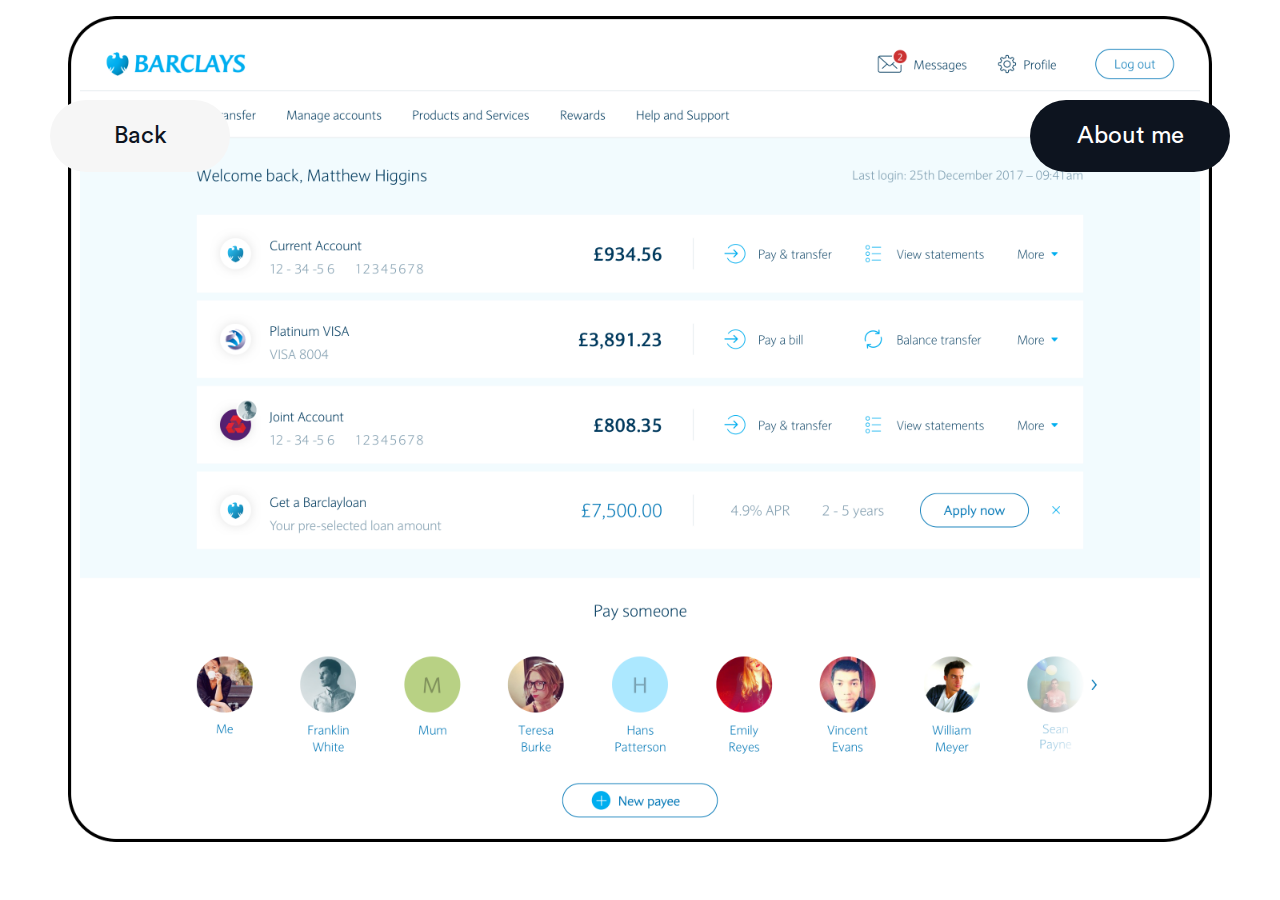
==== commit 9aa8edee: "Big changes" ====
--- a/barclays.html
+++ b/barclays.html
@@ -7,7 +7,7 @@
     <title>Matthew Higgins</title>
   </head>
 
-  <body class="barclays-body">
+  <body>
 
     <div class="sticky-button">
           <button onclick="location.href='cv.html'"class="button"type="button" href= "/index.html">About me</button>
@@ -17,50 +17,9 @@
             </div>
 
 
-    <img src="images/design-language.png" class="width-full">
-    <div class="content-indented loose-margin">
-      <h6 class="project-text">Barclays Design System</h6>
-      <h3 class="tight-margin">A multi-themed design system for Barclays</h3>
-      <p class="loose-margin">To be human-centred you need to be empathetic to the people using your products and services. As a team we weren’t happy with the astronomical amount of inconsistent UX and UI across our platforms. <br>The current process to designing when each designer took on a project was to use one of their sketch files from a previous project and re-using the assets from there. This meant that everyone was working in silo’s and there was no design community to maintain and update our look and feel across digital. <br>
-      <p>So to create a consistent experience, what was originally a side desk
-        project with myself and one other desifner was to create a design system
-        (Barclays Design Language). It’s now a fully dedicated project with an entire
-        team focussing on it and is the go to front-end framework used across the entire design,
-        product and engineering teams and is completely required to gain sign-off for any new project or any update to an existing one.
-      </p>
+    <img class="width-full" src="images/barclays-home.png">
 
-    </div>
 
-    <div class="content-indented">
-      <h6>Design process</h6>
-      <p>Creating a design system that is to be used in a very traditional and fast paced company is very complex. It required design thinking and  </p>
-      <h6>Toolkit for designers</h6>
-      <p>To ensure designers and developers had everything they needed I started our sketch library, it contains symbolised components, layer styles and text styles to ensure consitency. This is now used and contributed to by the entire design team as we want it to be an ever evolving system, meaning the UI stays fresh and we can constantly improve the UX.</p>
-      <div class="logo-image">
-        <img src="images/logo-sketch.svg" class="logo-1">
-      </div>
-    </div>
-      <img class="width-full" src="images/sketch-library.jpg">
-
-    <div class="content-indented">
-      <h6>Code for developers</h6>
-      <p>A Sketch library simply isn’t enough for a design system. No-one using your experiences will see that file. So we have to provide code to back-end engineers. I helped build and lead a dedicated team of front-end developers who created a pure HTML and CSS framework with no javascript, which is a pixel perfect replica of the Sketch library.</p>
-      <p>Some projects and teams require more than HTML and CSS. So we also provide design language in React and Anulgar.</p>
-      <div class="logo-image">
-        <img src="images/logo-html.svg" class="logo-1">
-        <img src="images/logo-css.svg" class="logo">
-        <img src="images/logo-react.svg" class="logo">
-        <img src="images/logo-angular.svg" class="logo">
-      </div>
-    </div>
-      <img class="width-full" src="images/code.jpg">
-
-    <div  class="content-indented">
-    <h6>Website for everyone</h6>
-      <p>I wanted to ensure that knowledge and thinking of the team was centrally stored and accessible to both internal employees and external agencies. We created a website to showcase the design system, but also provide our design thinking, research, testing and in-depth developer documentation. It also helps raise awareness to product owners and anyone new to the company.</p>
-
-    </div>
-    <img class="width-full" src="images/">
 
   </body>
 
--- a/css/stylesheet.css
+++ b/css/stylesheet.css
@@ -243,6 +243,11 @@
   margin-bottom: 56px;
 }
 
+.logo-pad {
+padding-right: 30px;
+}
+
+
 /* makes button sticky after scroll */
 
 .sticky-button {
